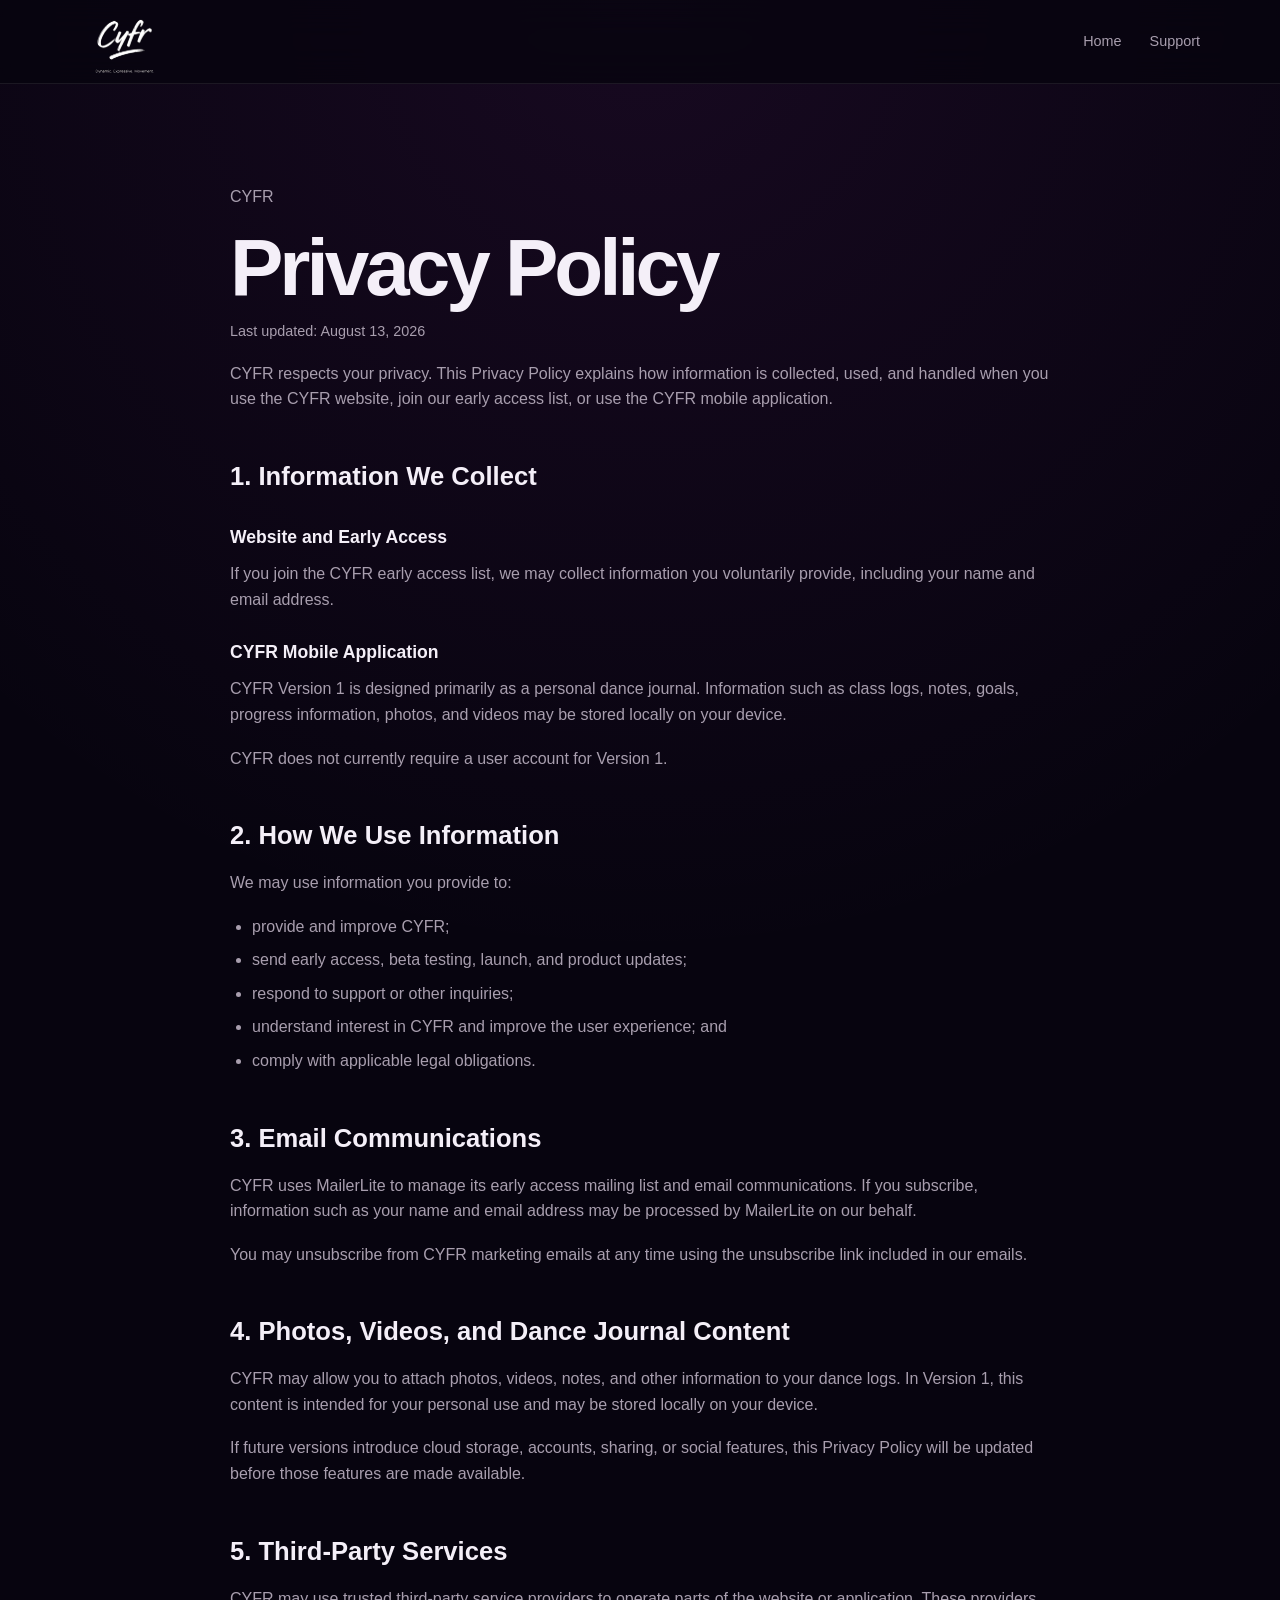
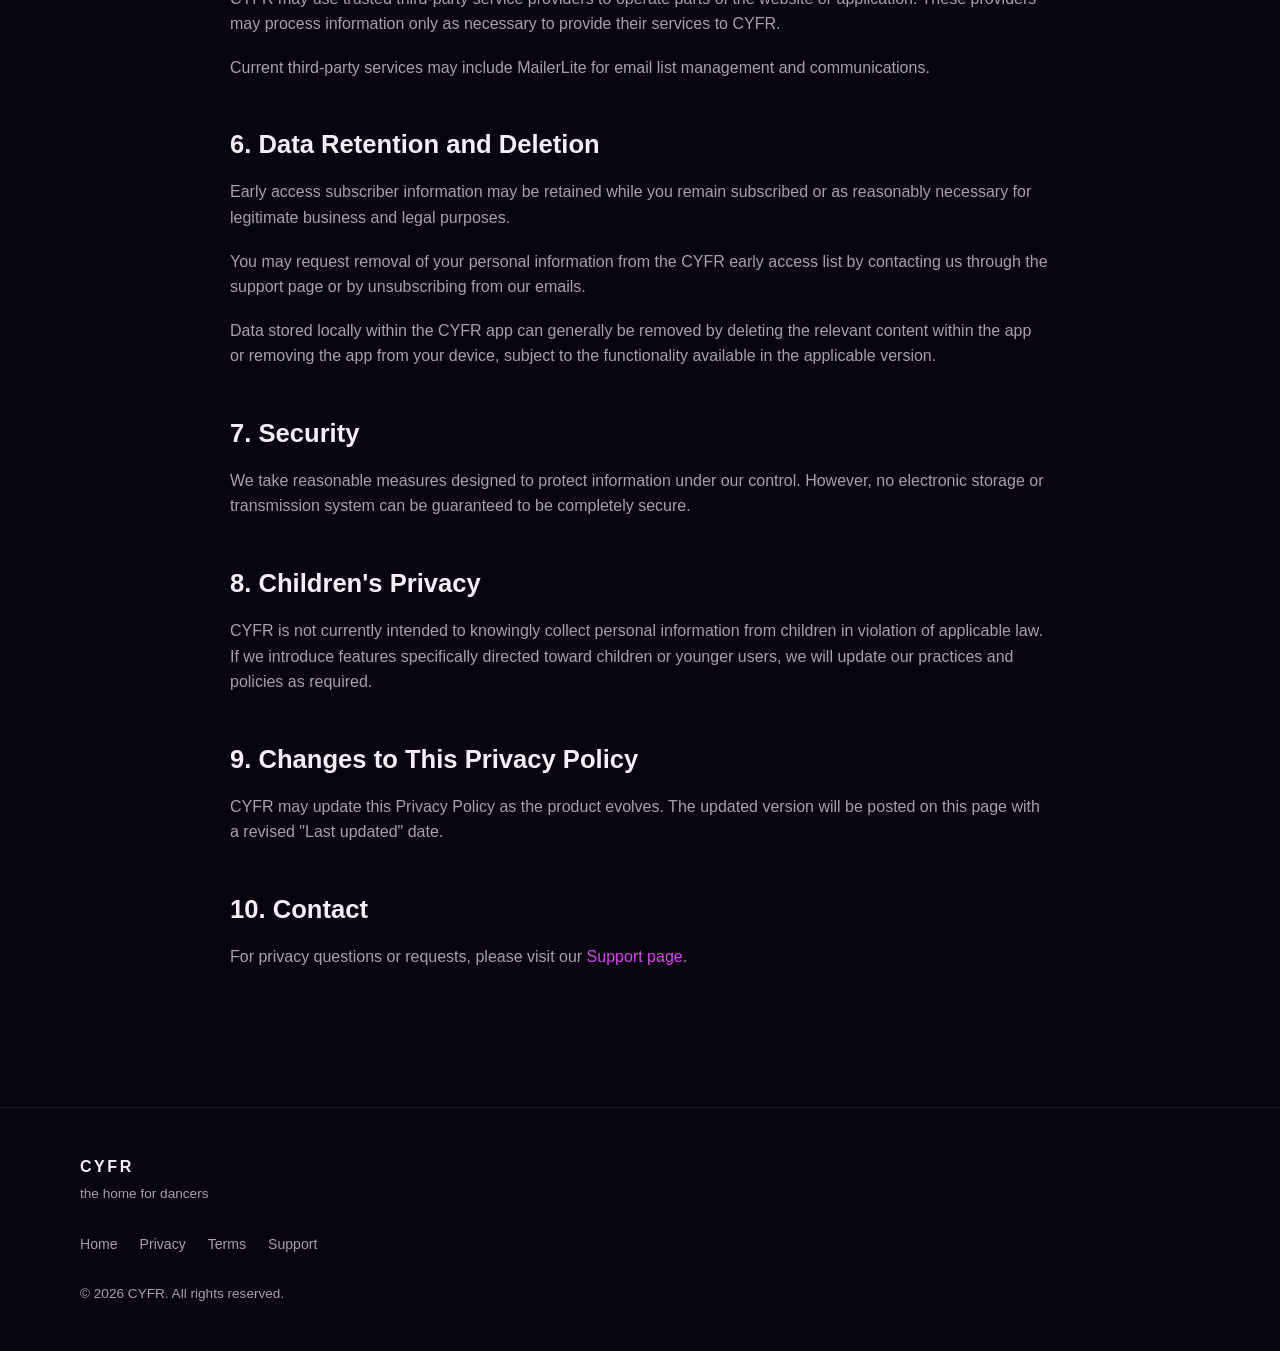
==== privacy.html @ 6bc39235 "Update CYFR website with app showcase, roadmap, legal pages, and mobile design" ====
<!DOCTYPE html>
<html lang="en">
<head>
  <meta charset="UTF-8">
  <meta name="viewport" content="width=device-width, initial-scale=1.0">
  <meta name="description" content="CYFR Privacy Policy">
  <title>Privacy Policy — CYFR</title>
  <link rel="stylesheet" href="styles.css">
</head>

<body>

<header class="site-header">
  <div class="container nav">
    <a href="index.html" class="brand">
      <img src="assets/logo/cyfr-logo-white.svg" alt="CYFR" class="nav-logo">
    </a>

    <nav class="nav-links">
      <a href="index.html">Home</a>
      <a href="support.html">Support</a>
    </nav>
  </div>
</header>

<main class="legal-page">
  <div class="container legal-content">

    <p class="eyebrow">CYFR</p>
    <h1>Privacy Policy</h1>
    <p class="legal-updated">Last updated: August 13, 2026</p>

    <p>
      CYFR respects your privacy. This Privacy Policy explains how information
      is collected, used, and handled when you use the CYFR website, join our
      early access list, or use the CYFR mobile application.
    </p>

    <h2>1. Information We Collect</h2>

    <h3>Website and Early Access</h3>
    <p>
      If you join the CYFR early access list, we may collect information you
      voluntarily provide, including your name and email address.
    </p>

    <h3>CYFR Mobile Application</h3>
    <p>
      CYFR Version 1 is designed primarily as a personal dance journal.
      Information such as class logs, notes, goals, progress information,
      photos, and videos may be stored locally on your device.
    </p>

    <p>
      CYFR does not currently require a user account for Version 1.
    </p>

    <h2>2. How We Use Information</h2>

    <p>We may use information you provide to:</p>

    <ul>
      <li>provide and improve CYFR;</li>
      <li>send early access, beta testing, launch, and product updates;</li>
      <li>respond to support or other inquiries;</li>
      <li>understand interest in CYFR and improve the user experience; and</li>
      <li>comply with applicable legal obligations.</li>
    </ul>

    <h2>3. Email Communications</h2>

    <p>
      CYFR uses MailerLite to manage its early access mailing list and email
      communications. If you subscribe, information such as your name and
      email address may be processed by MailerLite on our behalf.
    </p>

    <p>
      You may unsubscribe from CYFR marketing emails at any time using the
      unsubscribe link included in our emails.
    </p>

    <h2>4. Photos, Videos, and Dance Journal Content</h2>

    <p>
      CYFR may allow you to attach photos, videos, notes, and other information
      to your dance logs. In Version 1, this content is intended for your
      personal use and may be stored locally on your device.
    </p>

    <p>
      If future versions introduce cloud storage, accounts, sharing, or social
      features, this Privacy Policy will be updated before those features are
      made available.
    </p>

    <h2>5. Third-Party Services</h2>

    <p>
      CYFR may use trusted third-party service providers to operate parts of
      the website or application. These providers may process information only
      as necessary to provide their services to CYFR.
    </p>

    <p>
      Current third-party services may include MailerLite for email list
      management and communications.
    </p>

    <h2>6. Data Retention and Deletion</h2>

    <p>
      Early access subscriber information may be retained while you remain
      subscribed or as reasonably necessary for legitimate business and legal
      purposes.
    </p>

    <p>
      You may request removal of your personal information from the CYFR early
      access list by contacting us through the support page or by unsubscribing
      from our emails.
    </p>

    <p>
      Data stored locally within the CYFR app can generally be removed by
      deleting the relevant content within the app or removing the app from
      your device, subject to the functionality available in the applicable
      version.
    </p>

    <h2>7. Security</h2>

    <p>
      We take reasonable measures designed to protect information under our
      control. However, no electronic storage or transmission system can be
      guaranteed to be completely secure.
    </p>

    <h2>8. Children's Privacy</h2>

    <p>
      CYFR is not currently intended to knowingly collect personal information
      from children in violation of applicable law. If we introduce features
      specifically directed toward children or younger users, we will update
      our practices and policies as required.
    </p>

    <h2>9. Changes to This Privacy Policy</h2>

    <p>
      CYFR may update this Privacy Policy as the product evolves. The updated
      version will be posted on this page with a revised "Last updated" date.
    </p>

    <h2>10. Contact</h2>

    <p>
      For privacy questions or requests, please visit our
      <a href="support.html">Support page</a>.
    </p>

  </div>
</main>

<footer class="site-footer">
  <div class="container footer-content">
    <div>
      <div class="footer-brand">CYFR</div>
      <p>the home for dancers</p>
    </div>

    <div class="footer-links">
      <a href="index.html">Home</a>
      <a href="privacy.html">Privacy</a>
      <a href="terms.html">Terms</a>
      <a href="support.html">Support</a>
    </div>

    <p class="copyright">© 2026 CYFR. All rights reserved.</p>
  </div>
</footer>

</body>
</html>
---- styles.css ----
:root {
  --bg: #07040f;
  --bg-soft: #100819;
  --card: #140d20;
  --card-2: #1a1028;

  --text: #f4eff8;
  --muted: #a89eae;

  --purple: #d946ef;
  --purple-soft: #a855f7;

  --border: rgba(255, 255, 255, 0.08);

  --max-width: 1120px;
  --radius: 24px;
}

* {
  box-sizing: border-box;
  margin: 0;
  padding: 0;
}

html {
  scroll-behavior: smooth;
}

body {
  font-family: Arial, Helvetica, sans-serif;
  background:
    radial-gradient(circle at top, rgba(217, 70, 239, 0.08), transparent 32%),
    var(--bg);
  color: var(--text);
  line-height: 1.6;
}

a {
  color: inherit;
  text-decoration: none;
}

.container {
  width: min(100% - 40px, var(--max-width));
  margin-inline: auto;
}


/* HEADER */

.site-header {
  position: sticky;
  top: 0;
  z-index: 50;
  background: rgba(7, 4, 15, 0.78);
  backdrop-filter: blur(18px);
  border-bottom: 1px solid var(--border);
}

.nav {
  min-height: 72px;
  display: flex;
  align-items: center;
  justify-content: space-between;
}

.brand {
  display: flex;
  align-items: center;
}

.nav-logo {
  width: 90px;
  height: auto;
  display: block;
}

.nav-links {
  display: flex;
  gap: 28px;
}

.nav-links a {
  color: var(--muted);
  font-size: 0.9rem;
}

.nav-links a:hover {
  color: var(--text);
}


/* HERO */

.hero {
  min-height: 88vh;
  display: flex;
  align-items: center;
  position: relative;
  overflow: hidden;
  padding: 90px 0;
}

.hero-glow {
  position: absolute;
  width: 700px;
  height: 700px;
  border-radius: 50%;
  background: rgba(217, 70, 239, 0.13);
  filter: blur(120px);
  right: -180px;
  top: 5%;
}

.hero-layout {
  display: grid;
  grid-template-columns: 0.9fr 1.1fr;
  gap: 60px;
  align-items: center;
  position: relative;
  z-index: 2;
}

.hero-copy-block {
  max-width: 570px;
}

.hero h1 {
  font-size: clamp(3rem, 6vw, 5.6rem);
  line-height: 0.95;
  letter-spacing: -0.055em;
}

.hero h1 span {
  display: block;
  color: var(--purple);
}

.hero-copy {
  margin-top: 26px;
  color: var(--muted);
  font-size: 1.08rem;
  max-width: 560px;
}

.hero-actions {
  display: flex;
  gap: 14px;
  margin-top: 32px;
  flex-wrap: wrap;
}

.hero-tagline {
  margin-top: 24px;
  color: rgba(255, 255, 255, 0.38);
  font-style: italic;
}


/* OVERLAPPING PHONES */

.hero-phones {
  position: relative;
  height: 650px;
  display: flex;
  align-items: center;
  justify-content: center;
}

.hero-phone {
  position: absolute;
  height: 570px;
  width: auto;
  border-radius: 34px;
  box-shadow:
    0 30px 80px rgba(0, 0, 0, 0.55),
    0 0 45px rgba(217, 70, 239, 0.08);
  transition: transform 0.35s ease;
}

.hero-phone-main {
  z-index: 3;
  transform: translateY(-5px);
}

.hero-phone-left {
  z-index: 1;
  transform:
    translateX(-175px)
    translateY(35px)
    rotate(-8deg)
    scale(0.9);
  opacity: 0.72;
}

.hero-phone-right {
  z-index: 2;
  transform:
    translateX(175px)
    translateY(35px)
    rotate(8deg)
    scale(0.9);
  opacity: 0.78;
}

.hero-phones:hover .hero-phone-main {
  transform: translateY(-12px) scale(1.015);
}


/* SECTIONS */

.section {
  padding: 110px 0;
}

.section-heading {
  max-width: 680px;
  margin-bottom: 50px;
}

.section-heading h2,
.early-access h2 {
  font-size: clamp(2.2rem, 5vw, 4rem);
  line-height: 1;
  letter-spacing: -0.045em;
  margin-bottom: 20px;
}

.section-heading > p:last-child,
.early-access-copy > p:last-child {
  color: var(--muted);
}


/* FEATURES */

/* FEATURE SHOWCASE */

.feature-showcase {
  display: grid;
  gap: 110px;
}

.feature-row {
  display: grid;
  grid-template-columns: 0.9fr 1.1fr;
  gap: 80px;
  align-items: center;
}

.feature-row-reverse .feature-copy {
  order: 2;
}

.feature-row-reverse .feature-screen {
  order: 1;
}

.feature-copy {
  max-width: 500px;
}

.feature-number {
  display: inline-block;
  color: var(--purple);
  font-size: 0.8rem;
  font-weight: 900;
  letter-spacing: 0.12em;
  margin-bottom: 18px;
}

.feature-copy h3 {
  font-size: clamp(2rem, 4vw, 3.4rem);
  line-height: 1;
  letter-spacing: -0.04em;
  margin-bottom: 18px;
}

.feature-copy p {
  color: var(--muted);
  font-size: 1.05rem;
}

.feature-screen {
  display: flex;
  justify-content: center;
  position: relative;
}

.feature-screen::before {
  content: "";
  position: absolute;
  width: 70%;
  height: 70%;
  border-radius: 50%;
  background: rgba(217, 70, 239, 0.12);
  filter: blur(80px);
  z-index: 0;
}

.feature-screen img {
  position: relative;
  z-index: 1;
  width: min(100%, 280px);
  height: auto;
  border-radius: 34px;
  border: 1px solid rgba(217, 70, 239, 0.18);
  background: #07040f;
  box-shadow:
    0 30px 80px rgba(0, 0, 0, 0.5),
    0 0 40px rgba(217, 70, 239, 0.08);
}

@media (max-width: 800px) {

  .feature-showcase {
    gap: 75px;
  }

  .feature-row {
    grid-template-columns: 1fr;
    gap: 35px;
    text-align: center;
  }

  .feature-row-reverse .feature-copy,
  .feature-row-reverse .feature-screen {
    order: initial;
  }

  .feature-copy {
    margin-inline: auto;
  }

  .feature-screen img {
    width: min(85%, 310px);
  }

}

.feature-number {
  display: block;
  color: var(--purple);
  font-weight: 900;
  margin-bottom: 54px;
}

.feature-card h3 {
  font-size: 1.3rem;
  margin-bottom: 10px;
}

.feature-card p {
  color: var(--muted);
}


/* ROADMAP */

.roadmap-section {
  background: var(--bg-soft);
  border-block: 1px solid var(--border);
}

.roadmap-grid {
  display: grid;
  grid-template-columns: repeat(4, 1fr);
  gap: 18px;
}

.roadmap-card {
  min-height: 300px;
  padding: 28px;
  border-radius: 22px;
  background:
    linear-gradient(
      180deg,
      rgba(217, 70, 239, 0.06),
      transparent 45%
    ),
    var(--card);
  border: 1px solid var(--border);
}

.roadmap-version {
  display: inline-block;
  margin-bottom: 52px;
  color: var(--purple);
  font-size: 0.72rem;
  font-weight: 900;
  letter-spacing: 0.12em;
}

.roadmap-card h3 {
  font-size: 1.45rem;
  line-height: 1.1;
  margin-bottom: 14px;
}

.roadmap-card p {
  color: var(--muted);
  font-size: 0.95rem;
}

@media (max-width: 900px) {
  .roadmap-grid {
    grid-template-columns: repeat(2, 1fr);
  }
}

@media (max-width: 560px) {
  .roadmap-grid {
    grid-template-columns: 1fr;
  }
}


/* EARLY ACCESS */

.early-access-section {
  padding-block: 130px;
}

.early-access {
  display: grid;
  grid-template-columns: 1fr 0.85fr;
  gap: 60px;
  align-items: center;
}

.signup-card {
  min-height: 360px;
  background:
    radial-gradient(circle at top right, rgba(217, 70, 239, 0.12), transparent 40%),
    var(--card);
  border: 1px solid var(--border);
  border-radius: 28px;
  padding: 28px;
}

#mailerlite-form-placeholder {
  min-height: 300px;
  display: grid;
  place-items: center;
  color: var(--muted);
}


/* FOOTER */

.site-footer {
  border-top: 1px solid var(--border);
  padding: 46px 0;
}

.footer-content {
  display: grid;
  gap: 28px;
}

.footer-brand {
  font-weight: 900;
  letter-spacing: 0.16em;
  margin-bottom: 3px;
}

.footer-content > div:first-child p,
.copyright {
  color: var(--muted);
  font-size: 0.85rem;
}

.footer-links {
  display: flex;
  gap: 22px;
  flex-wrap: wrap;
}

.footer-links a {
  color: var(--muted);
  font-size: 0.88rem;
}

.footer-links a:hover {
  color: white;
}


/* RESPONSIVE */

@media (max-width: 800px) {


.hero-layout {
  grid-template-columns: 1fr;
  text-align: center;
}

.hero-copy-block {
  margin-inline: auto;
}

.hero-logo {
  margin-inline: auto;
}

.hero-actions {
  justify-content: center;
}

.hero-phones {
  height: 520px;
  margin-top: 20px;
}

.hero-phone {
  height: 440px;
}

.hero-phone-left {
  transform:
    translateX(-105px)
    translateY(30px)
    rotate(-7deg)
    scale(0.88);
}

.hero-phone-right {
  transform:
    translateX(105px)
    translateY(30px)
    rotate(7deg)
    scale(0.88);
}

  .nav-links {
    display: none;
  }

  .hero {
    min-height: auto;
  }

  .hero-content {
    padding-block: 90px;
  }

  .feature-grid {
    grid-template-columns: 1fr;
  }

  .roadmap-item {
    grid-template-columns: 1fr;
  }

  .early-access {
    grid-template-columns: 1fr;
  }

  .section {
    padding-block: 80px;
  }

}

@media (max-width: 520px) {

  .container {
    width: min(100% - 28px, var(--max-width));
  }

  .hero h1 {
    font-size: 3.4rem;
  }

  .hero-actions {
    flex-direction: column;
  }

  .button {
    width: 100%;
  }

}

/* CYFR EARLY ACCESS FORM */

.signup-card {
  min-height: auto;
  padding: 36px;
}

.ml-form-embedContainer,
.ml-form-embedWrapper,
.ml-form-embedBody {
  width: 100%;
}

.ml-form-embedContent h4 {
  font-size: 1.6rem;
  margin-bottom: 8px;
  color: var(--text);
}

.ml-form-embedContent p {
  color: var(--muted);
  margin-bottom: 24px;
}

.ml-form-fieldRow {
  margin-bottom: 12px;
}

.ml-form-fieldRow input {
  width: 100%;
  padding: 15px 16px;
  border-radius: 13px;
  border: 1px solid var(--border);
  background: rgba(255, 255, 255, 0.04);
  color: var(--text);
  font-size: 0.95rem;
  outline: none;
}

.ml-form-fieldRow input::placeholder {
  color: #756d7d;
}

.ml-form-fieldRow input:focus {
  border-color: var(--purple);
  box-shadow: 0 0 0 3px rgba(217, 70, 239, 0.09);
}

.ml-form-checkboxRow {
  margin: 16px 0 20px;
}

.ml-form-checkboxRow label {
  display: flex;
  gap: 9px;
  align-items: flex-start;
  cursor: pointer;
}

.ml-form-checkboxRow input {
  margin-top: 4px;
}

.label-description p {
  color: var(--muted);
  font-size: 0.8rem;
}

.ml-form-embedSubmit button.primary {
  width: 100%;
  border: 0;
  border-radius: 13px;
  padding: 15px 20px;

  background: var(--purple);
  color: white;

  font-size: 0.8rem;
  font-weight: 800;
  letter-spacing: 0.08em;

  cursor: pointer;

  box-shadow: 0 10px 32px rgba(217, 70, 239, 0.25);

  transition:
    transform 0.2s ease,
    box-shadow 0.2s ease;
}

.ml-form-embedSubmit button.primary:hover {
  transform: translateY(-2px);
  box-shadow: 0 14px 38px rgba(217, 70, 239, 0.34);
}

.ml-form-successBody {
  padding: 36px 10px;
  text-align: center;
}

.ml-form-successContent h4 {
  color: var(--purple);
  font-size: 1.8rem;
  margin-bottom: 8px;
}

.ml-form-successContent p {
  color: var(--muted);
}

/* LEGAL + SUPPORT PAGES */

.legal-page {
  padding: 100px 0 120px;
  min-height: 75vh;
}

.legal-content {
  max-width: 820px;
}

.legal-content h1 {
  font-size: clamp(3rem, 7vw, 5rem);
  line-height: 1;
  letter-spacing: -0.05em;
  margin-bottom: 12px;
}

.legal-updated {
  color: var(--muted);
  margin-bottom: 50px;
  font-size: 0.9rem;
}

.legal-content h2 {
  margin-top: 44px;
  margin-bottom: 14px;
  font-size: 1.6rem;
}

.legal-content h3 {
  margin-top: 26px;
  margin-bottom: 10px;
  font-size: 1.1rem;
}

.legal-content p,
.legal-content li {
  color: var(--muted);
}

.legal-content p {
  margin-bottom: 18px;
}

.legal-content ul {
  margin: 14px 0 24px 22px;
}

.legal-content li {
  margin-bottom: 8px;
}

.legal-content a {
  color: var(--purple);
}

.support-intro {
  max-width: 600px;
  font-size: 1.05rem;
  margin-bottom: 50px !important;
}

.support-grid {
  display: grid;
  grid-template-columns: repeat(2, 1fr);
  gap: 18px;
  margin-top: 40px;
}

.support-card {
  padding: 26px;
  border-radius: 20px;
  background: var(--card);
  border: 1px solid var(--border);
}

.support-card h2 {
  margin: 0 0 12px;
  font-size: 1.2rem;
}

.support-card p {
  margin: 0;
}

.support-contact {
  margin-top: 70px;
  padding: 34px;
  border-radius: 22px;
  background:
    linear-gradient(
      145deg,
      rgba(217, 70, 239, 0.08),
      transparent
    ),
    var(--card);
  border: 1px solid var(--border);
}

.support-contact h2 {
  margin-top: 0;
}

@media (max-width: 700px) {
  .support-grid {
    grid-template-columns: 1fr;
  }

  .legal-page {
    padding-top: 70px;
  }
}

/* MOBILE HOMEPAGE POLISH */

@media (max-width: 520px) {

  .hero {
    min-height: auto;
    padding: 58px 0 20px;
  }

  .hero-layout {
    gap: 20px;
  }

  .hero-copy-block {
    max-width: 100%;
  }

  .hero h1 {
    font-size: 3.15rem;
    line-height: 0.94;
    letter-spacing: -0.055em;
  }

  .hero-copy {
    margin-top: 22px;
    font-size: 0.95rem;
    line-height: 1.6;
  }

  .hero-actions {
    margin-top: 26px;
    gap: 10px;
    flex-direction: column;
    align-items: center;
  }

  .hero-actions .button {
  width: min(100%, 245px);
  min-height: 48px;
}

  .hero-tagline {
    margin-top: 18px;
  }

  .hero-phones {
    height: 390px;
    margin-top: 5px;
  }

  .hero-phone {
    height: 350px;
  }

  .hero-phone-main {
    transform: translateY(5px);
  }

  .hero-phone-left {
    transform:
      translateX(-82px)
      translateY(32px)
      rotate(-7deg)
      scale(0.86);
  }

  .hero-phone-right {
    transform:
      translateX(82px)
      translateY(32px)
      rotate(7deg)
      scale(0.86);
  }

}

/* HERO BUTTON POLISH */

.hero-actions .button {
  display: inline-flex;
  align-items: center;
  justify-content: center;

  min-height: 50px;
  padding: 0 24px;

  border-radius: 14px;

  font-size: 0.78rem;
  font-weight: 800;
  letter-spacing: 0.06em;
  text-decoration: none;

  transition:
    transform 0.2s ease,
    box-shadow 0.2s ease,
    background 0.2s ease,
    border-color 0.2s ease;
}

.hero-actions .button-primary {
  background: var(--purple);
  color: #ffffff;
  border: 1px solid var(--purple);

  box-shadow: 0 10px 30px rgba(217, 70, 239, 0.25);
}

.hero-actions .button-primary:hover {
  transform: translateY(-2px);
  box-shadow: 0 14px 35px rgba(217, 70, 239, 0.35);
}

.hero-actions .button-secondary {
  background: rgba(255, 255, 255, 0.04);
  color: var(--text);
  border: 1px solid rgba(255, 255, 255, 0.16);
}

.hero-actions .button-secondary:hover {
  transform: translateY(-2px);
  background: rgba(255, 255, 255, 0.08);
  border-color: rgba(217, 70, 239, 0.45);
}
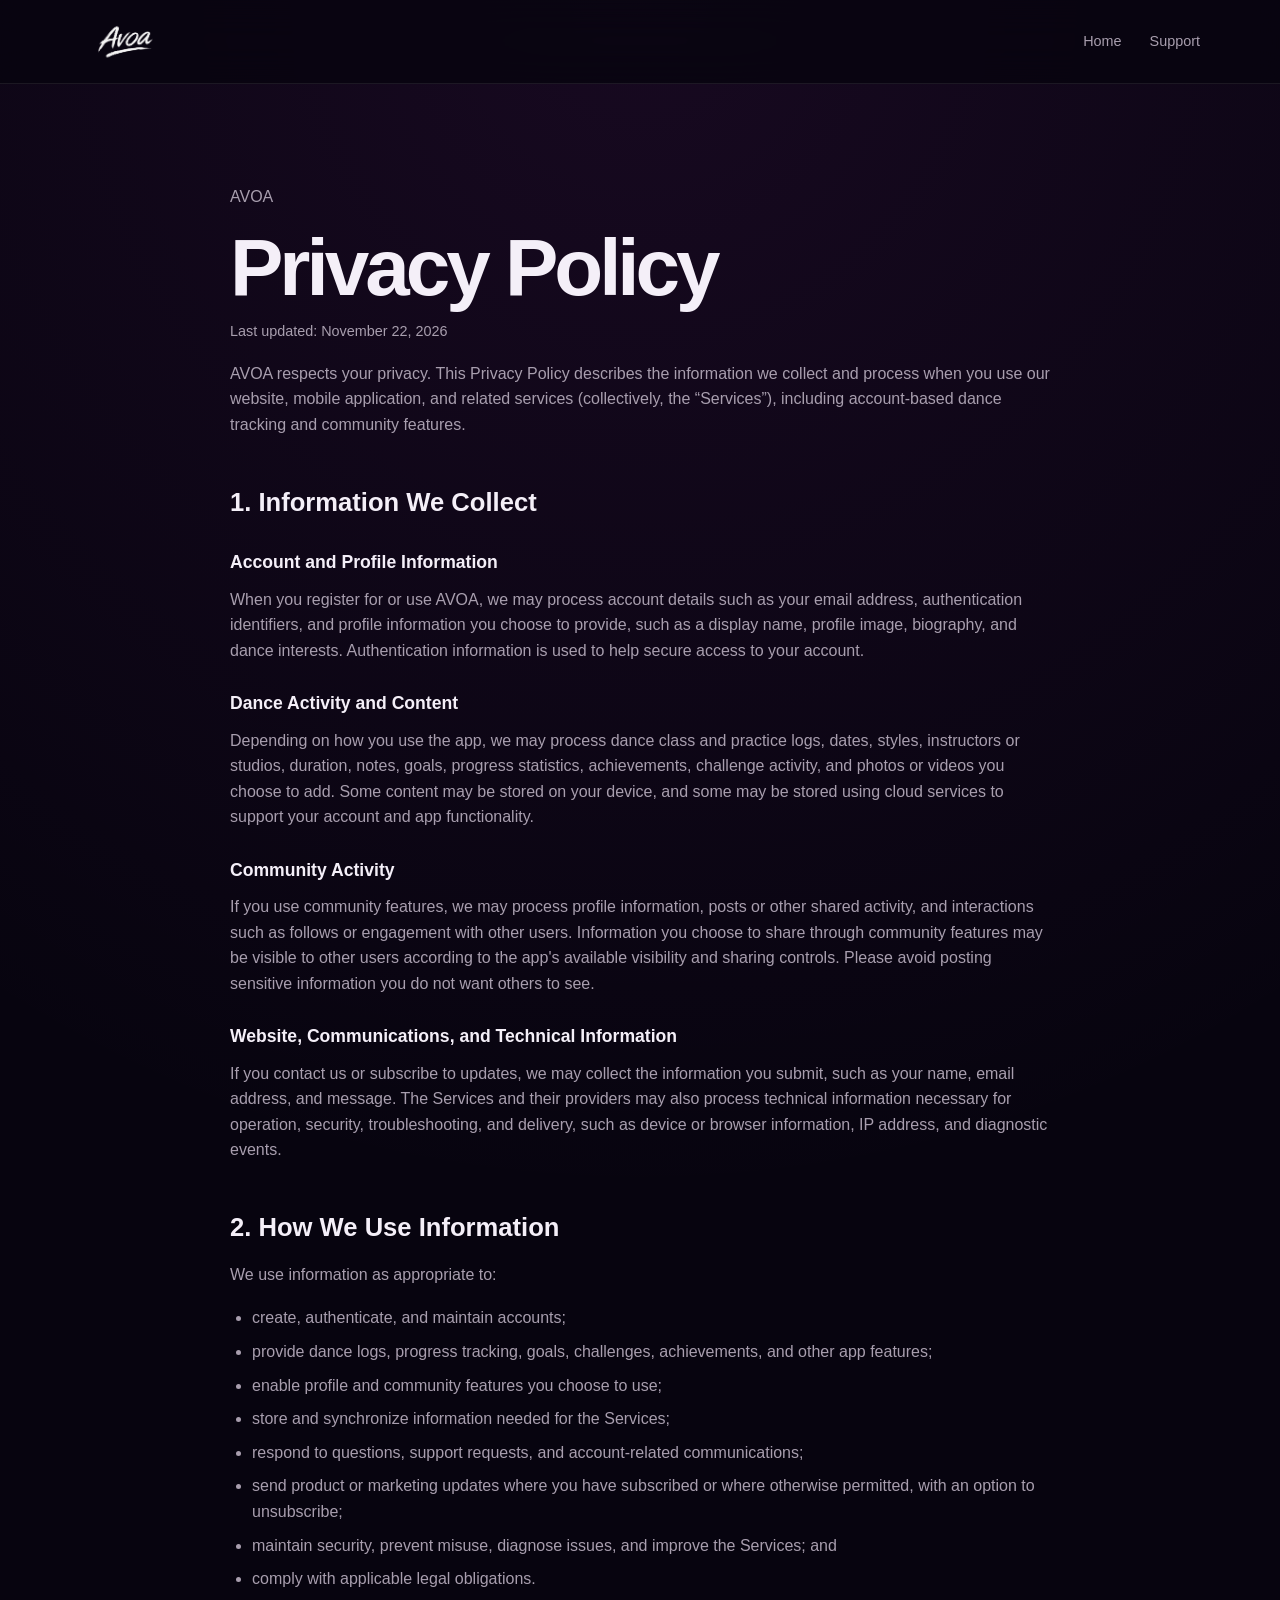
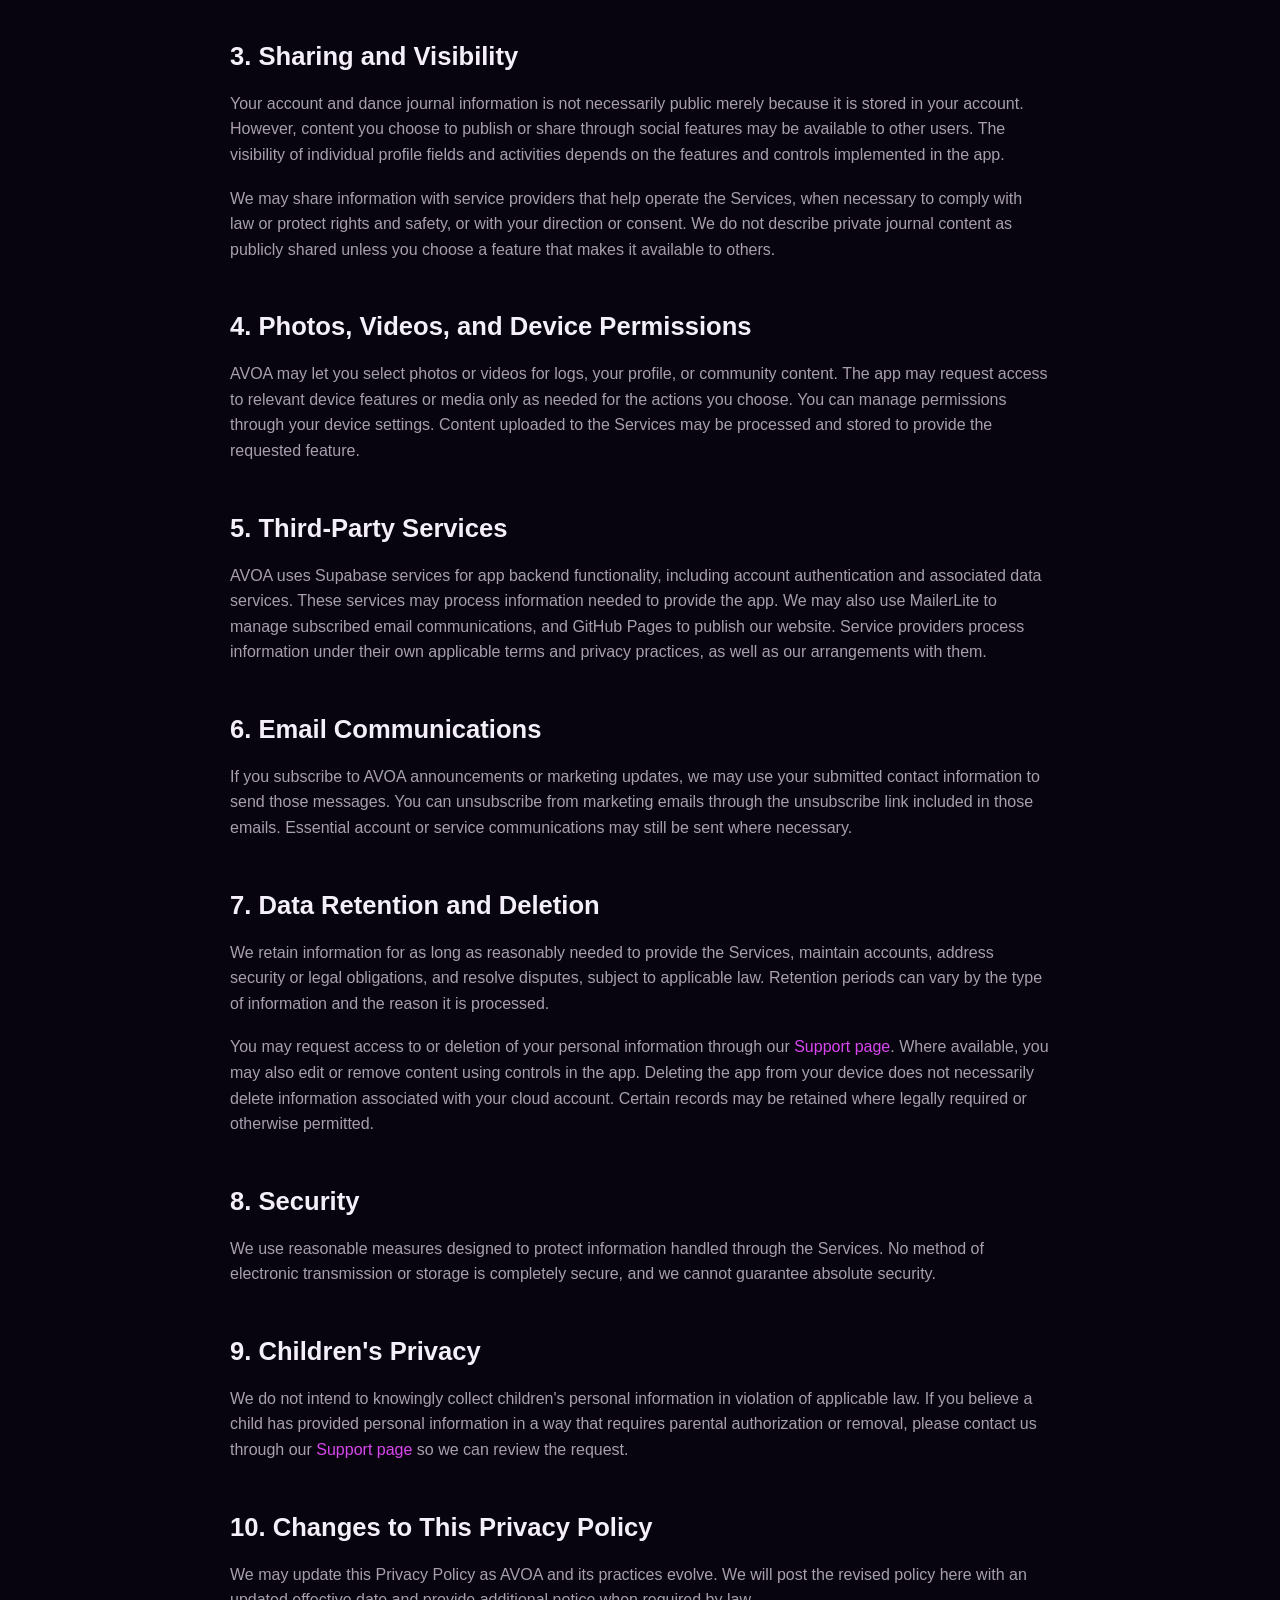
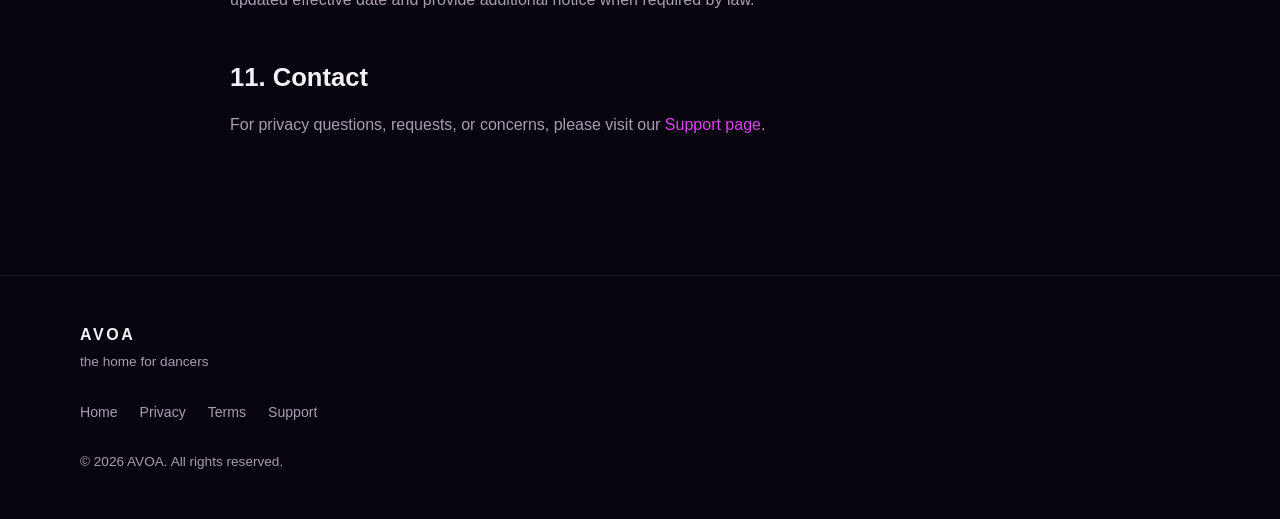
==== commit 492bdeec: "Add files via upload" ====
--- a/privacy.html
+++ b/privacy.html
@@ -3,182 +3,129 @@
 <head>
   <meta charset="UTF-8">
   <meta name="viewport" content="width=device-width, initial-scale=1.0">
-  <meta name="description" content="CYFR Privacy Policy">
-  <title>Privacy Policy — CYFR</title>
+  <meta name="description" content="AVOA Privacy Policy — learn how AVOA handles account, dance activity, and community information.">
+  <title>Privacy Policy — AVOA</title>
+  <link rel="icon" type="image/png" href="assets/logo/avoa_app_icon.png">
   <link rel="stylesheet" href="styles.css">
 </head>
-
 <body>
-
 <header class="site-header">
   <div class="container nav">
     <a href="index.html" class="brand">
-      <img src="assets/logo/cyfr-logo-white.svg" alt="CYFR" class="nav-logo">
+      <img src="assets/logo/avoa_logo_white.png" alt="AVOA" class="nav-logo">
     </a>
-
     <nav class="nav-links">
       <a href="index.html">Home</a>
       <a href="support.html">Support</a>
     </nav>
   </div>
 </header>
-
 <main class="legal-page">
   <div class="container legal-content">
-
-    <p class="eyebrow">CYFR</p>
+    <p class="eyebrow">AVOA</p>
     <h1>Privacy Policy</h1>
-    <p class="legal-updated">Last updated: August 13, 2026</p>
-
+    <p class="legal-updated">Last updated: November 22, 2026</p>
     <p>
-      CYFR respects your privacy. This Privacy Policy explains how information
-      is collected, used, and handled when you use the CYFR website, join our
-      early access list, or use the CYFR mobile application.
+      AVOA respects your privacy. This Privacy Policy describes the information we collect and process when you use our website, mobile application, and related services (collectively, the “Services”), including account-based dance tracking and community features.
     </p>
 
     <h2>1. Information We Collect</h2>
-
-    <h3>Website and Early Access</h3>
+    <h3>Account and Profile Information</h3>
     <p>
-      If you join the CYFR early access list, we may collect information you
-      voluntarily provide, including your name and email address.
+      When you register for or use AVOA, we may process account details such as your email address, authentication identifiers, and profile information you choose to provide, such as a display name, profile image, biography, and dance interests. Authentication information is used to help secure access to your account.
     </p>
-
-    <h3>CYFR Mobile Application</h3>
+    <h3>Dance Activity and Content</h3>
     <p>
-      CYFR Version 1 is designed primarily as a personal dance journal.
-      Information such as class logs, notes, goals, progress information,
-      photos, and videos may be stored locally on your device.
+      Depending on how you use the app, we may process dance class and practice logs, dates, styles, instructors or studios, duration, notes, goals, progress statistics, achievements, challenge activity, and photos or videos you choose to add. Some content may be stored on your device, and some may be stored using cloud services to support your account and app functionality.
     </p>
-
+    <h3>Community Activity</h3>
     <p>
-      CYFR does not currently require a user account for Version 1.
+      If you use community features, we may process profile information, posts or other shared activity, and interactions such as follows or engagement with other users. Information you choose to share through community features may be visible to other users according to the app's available visibility and sharing controls. Please avoid posting sensitive information you do not want others to see.
+    </p>
+    <h3>Website, Communications, and Technical Information</h3>
+    <p>
+      If you contact us or subscribe to updates, we may collect the information you submit, such as your name, email address, and message. The Services and their providers may also process technical information necessary for operation, security, troubleshooting, and delivery, such as device or browser information, IP address, and diagnostic events.
     </p>
 
     <h2>2. How We Use Information</h2>
-
-    <p>We may use information you provide to:</p>
-
+    <p>We use information as appropriate to:</p>
     <ul>
-      <li>provide and improve CYFR;</li>
-      <li>send early access, beta testing, launch, and product updates;</li>
-      <li>respond to support or other inquiries;</li>
-      <li>understand interest in CYFR and improve the user experience; and</li>
+      <li>create, authenticate, and maintain accounts;</li>
+      <li>provide dance logs, progress tracking, goals, challenges, achievements, and other app features;</li>
+      <li>enable profile and community features you choose to use;</li>
+      <li>store and synchronize information needed for the Services;</li>
+      <li>respond to questions, support requests, and account-related communications;</li>
+      <li>send product or marketing updates where you have subscribed or where otherwise permitted, with an option to unsubscribe;</li>
+      <li>maintain security, prevent misuse, diagnose issues, and improve the Services; and</li>
       <li>comply with applicable legal obligations.</li>
     </ul>
 
-    <h2>3. Email Communications</h2>
-
+    <h2>3. Sharing and Visibility</h2>
     <p>
-      CYFR uses MailerLite to manage its early access mailing list and email
-      communications. If you subscribe, information such as your name and
-      email address may be processed by MailerLite on our behalf.
+      Your account and dance journal information is not necessarily public merely because it is stored in your account. However, content you choose to publish or share through social features may be available to other users. The visibility of individual profile fields and activities depends on the features and controls implemented in the app.
+    </p>
+    <p>
+      We may share information with service providers that help operate the Services, when necessary to comply with law or protect rights and safety, or with your direction or consent. We do not describe private journal content as publicly shared unless you choose a feature that makes it available to others.
     </p>
 
+    <h2>4. Photos, Videos, and Device Permissions</h2>
     <p>
-      You may unsubscribe from CYFR marketing emails at any time using the
-      unsubscribe link included in our emails.
-    </p>
-
-    <h2>4. Photos, Videos, and Dance Journal Content</h2>
-
-    <p>
-      CYFR may allow you to attach photos, videos, notes, and other information
-      to your dance logs. In Version 1, this content is intended for your
-      personal use and may be stored locally on your device.
-    </p>
-
-    <p>
-      If future versions introduce cloud storage, accounts, sharing, or social
-      features, this Privacy Policy will be updated before those features are
-      made available.
+      AVOA may let you select photos or videos for logs, your profile, or community content. The app may request access to relevant device features or media only as needed for the actions you choose. You can manage permissions through your device settings. Content uploaded to the Services may be processed and stored to provide the requested feature.
     </p>
 
     <h2>5. Third-Party Services</h2>
-
     <p>
-      CYFR may use trusted third-party service providers to operate parts of
-      the website or application. These providers may process information only
-      as necessary to provide their services to CYFR.
+      AVOA uses Supabase services for app backend functionality, including account authentication and associated data services. These services may process information needed to provide the app. We may also use MailerLite to manage subscribed email communications, and GitHub Pages to publish our website. Service providers process information under their own applicable terms and privacy practices, as well as our arrangements with them.
     </p>
 
+    <h2>6. Email Communications</h2>
     <p>
-      Current third-party services may include MailerLite for email list
-      management and communications.
+      If you subscribe to AVOA announcements or marketing updates, we may use your submitted contact information to send those messages. You can unsubscribe from marketing emails through the unsubscribe link included in those emails. Essential account or service communications may still be sent where necessary.
     </p>
 
-    <h2>6. Data Retention and Deletion</h2>
-
+    <h2>7. Data Retention and Deletion</h2>
     <p>
-      Early access subscriber information may be retained while you remain
-      subscribed or as reasonably necessary for legitimate business and legal
-      purposes.
+      We retain information for as long as reasonably needed to provide the Services, maintain accounts, address security or legal obligations, and resolve disputes, subject to applicable law. Retention periods can vary by the type of information and the reason it is processed.
+    </p>
+    <p>
+      You may request access to or deletion of your personal information through our <a href="support.html">Support page</a>. Where available, you may also edit or remove content using controls in the app. Deleting the app from your device does not necessarily delete information associated with your cloud account. Certain records may be retained where legally required or otherwise permitted.
     </p>
 
+    <h2>8. Security</h2>
     <p>
-      You may request removal of your personal information from the CYFR early
-      access list by contacting us through the support page or by unsubscribing
-      from our emails.
+      We use reasonable measures designed to protect information handled through the Services. No method of electronic transmission or storage is completely secure, and we cannot guarantee absolute security.
     </p>
 
+    <h2>9. Children's Privacy</h2>
     <p>
-      Data stored locally within the CYFR app can generally be removed by
-      deleting the relevant content within the app or removing the app from
-      your device, subject to the functionality available in the applicable
-      version.
+      We do not intend to knowingly collect children's personal information in violation of applicable law. If you believe a child has provided personal information in a way that requires parental authorization or removal, please contact us through our <a href="support.html">Support page</a> so we can review the request.
     </p>
 
-    <h2>7. Security</h2>
-
+    <h2>10. Changes to This Privacy Policy</h2>
     <p>
-      We take reasonable measures designed to protect information under our
-      control. However, no electronic storage or transmission system can be
-      guaranteed to be completely secure.
+      We may update this Privacy Policy as AVOA and its practices evolve. We will post the revised policy here with an updated effective date and provide additional notice when required by law.
     </p>
 
-    <h2>8. Children's Privacy</h2>
-
+    <h2>11. Contact</h2>
     <p>
-      CYFR is not currently intended to knowingly collect personal information
-      from children in violation of applicable law. If we introduce features
-      specifically directed toward children or younger users, we will update
-      our practices and policies as required.
+      For privacy questions, requests, or concerns, please visit our <a href="support.html">Support page</a>.
     </p>
-
-    <h2>9. Changes to This Privacy Policy</h2>
-
-    <p>
-      CYFR may update this Privacy Policy as the product evolves. The updated
-      version will be posted on this page with a revised "Last updated" date.
-    </p>
-
-    <h2>10. Contact</h2>
-
-    <p>
-      For privacy questions or requests, please visit our
-      <a href="support.html">Support page</a>.
-    </p>
-
   </div>
 </main>
-
 <footer class="site-footer">
   <div class="container footer-content">
     <div>
-      <div class="footer-brand">CYFR</div>
+      <div class="footer-brand">AVOA</div>
       <p>the home for dancers</p>
     </div>
-
     <div class="footer-links">
       <a href="index.html">Home</a>
       <a href="privacy.html">Privacy</a>
       <a href="terms.html">Terms</a>
       <a href="support.html">Support</a>
     </div>
-
-    <p class="copyright">© 2026 CYFR. All rights reserved.</p>
+    <p class="copyright">© 2026 AVOA. All rights reserved.</p>
   </div>
 </footer>
-
 </body>
-</html>+</html>
--- a/styles.css
+++ b/styles.css
@@ -931,4 +931,137 @@
   transform: translateY(-2px);
   background: rgba(255, 255, 255, 0.08);
   border-color: rgba(217, 70, 239, 0.45);
-}+}
+
+/* REAL IPHONE FIXES */
+
+@media (max-width: 520px) {
+
+  .hero-phones {
+    position: relative;
+    width: 100%;
+    height: 430px;
+    margin-top: 10px;
+    overflow: hidden;
+  }
+
+  .hero-phone {
+    position: absolute;
+    width: auto;
+    height: 360px;
+    max-width: none;
+    border-radius: 28px;
+  }
+
+  .hero-phone-main {
+    z-index: 3;
+    left: 50%;
+    top: 10px;
+    transform: translateX(-50%);
+  }
+
+  .hero-phone-left {
+    z-index: 1;
+    left: 50%;
+    top: 35px;
+    transform:
+      translateX(-82%)
+      rotate(-7deg)
+      scale(0.88);
+    opacity: 0.72;
+  }
+
+  .hero-phone-right {
+    z-index: 2;
+    left: 50%;
+    top: 35px;
+    transform:
+      translateX(-18%)
+      rotate(7deg)
+      scale(0.88);
+    opacity: 0.78;
+  }
+
+}
+
+/* CYFR APP STORE LAUNCH */
+
+/* Platform availability beneath hero buttons */
+.hero-availability {
+  margin-top: 16px;
+  color: var(--muted);
+  font-size: 0.88rem;
+  line-height: 1.6;
+}
+
+/* Download section text */
+#download .early-access-copy p {
+  margin-bottom: 16px;
+}
+
+#download .early-access-copy p:last-child {
+  color: var(--purple);
+  font-weight: 600;
+}
+
+/* App Store download card */
+#download .signup-card {
+  display: flex;
+  flex-direction: column;
+  align-items: flex-start;
+  justify-content: center;
+  gap: 18px;
+}
+
+#download .signup-card h3 {
+  font-size: 1.5rem;
+  line-height: 1.2;
+}
+
+#download .signup-card p {
+  color: var(--muted);
+}
+
+/* Download button */
+#download .button-primary {
+  display: inline-flex;
+  align-items: center;
+  justify-content: center;
+  min-height: 50px;
+  padding: 0 24px;
+  border-radius: 14px;
+  background: var(--purple);
+  color: #ffffff;
+  border: 1px solid var(--purple);
+  font-size: 0.78rem;
+  font-weight: 800;
+  letter-spacing: 0.06em;
+  text-align: center;
+  box-shadow: 0 10px 30px rgba(217, 70, 239, 0.25);
+  transition: transform 0.2s ease, box-shadow 0.2s ease;
+}
+
+#download .button-primary:hover {
+  transform: translateY(-2px);
+  box-shadow: 0 14px 35px rgba(217, 70, 239, 0.35);
+}
+
+/* Mobile adjustments */
+@media (max-width: 520px) {
+  .hero-availability {
+    max-width: 290px;
+    margin: 16px auto 0;
+    font-size: 0.82rem;
+    text-align: center;
+  }
+
+  #download .signup-card {
+    align-items: center;
+    text-align: center;
+    padding: 30px 24px;
+  }
+
+  #download .button-primary {
+    width: 100%;
+  }
+}
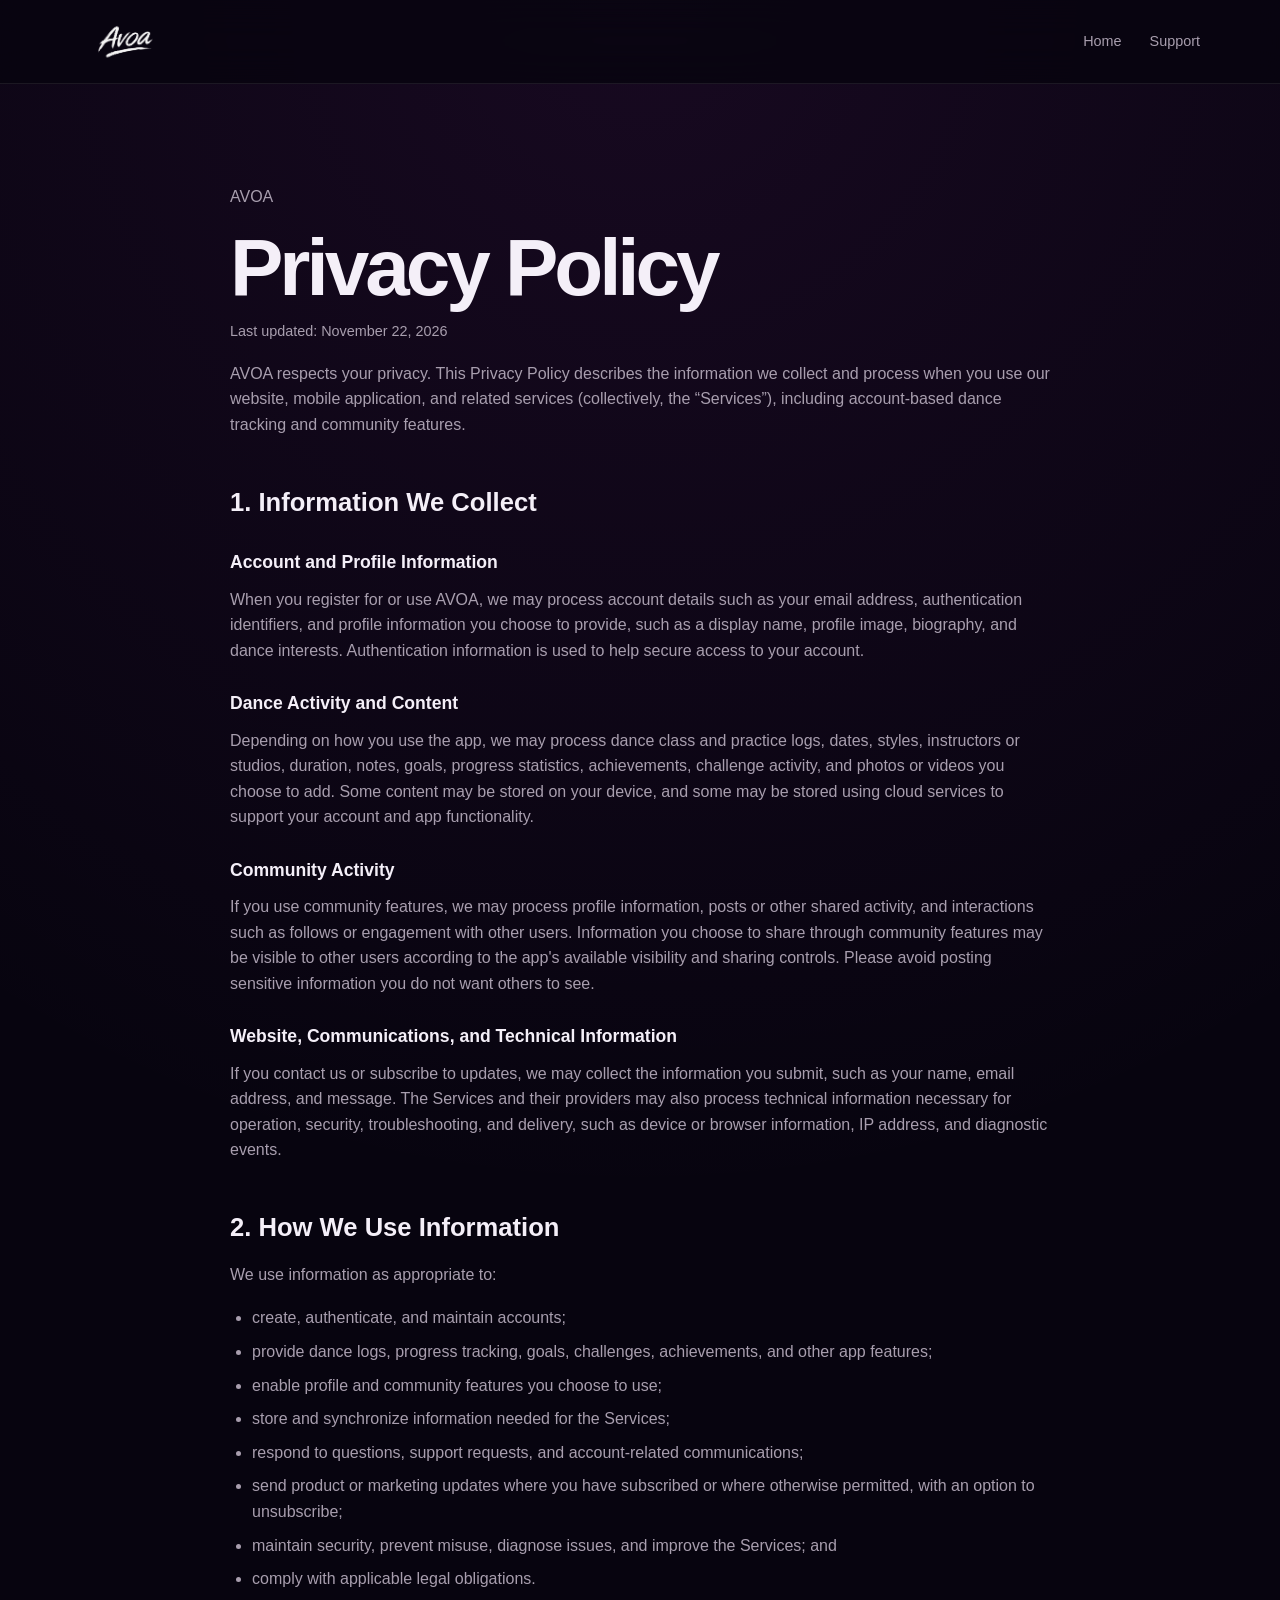
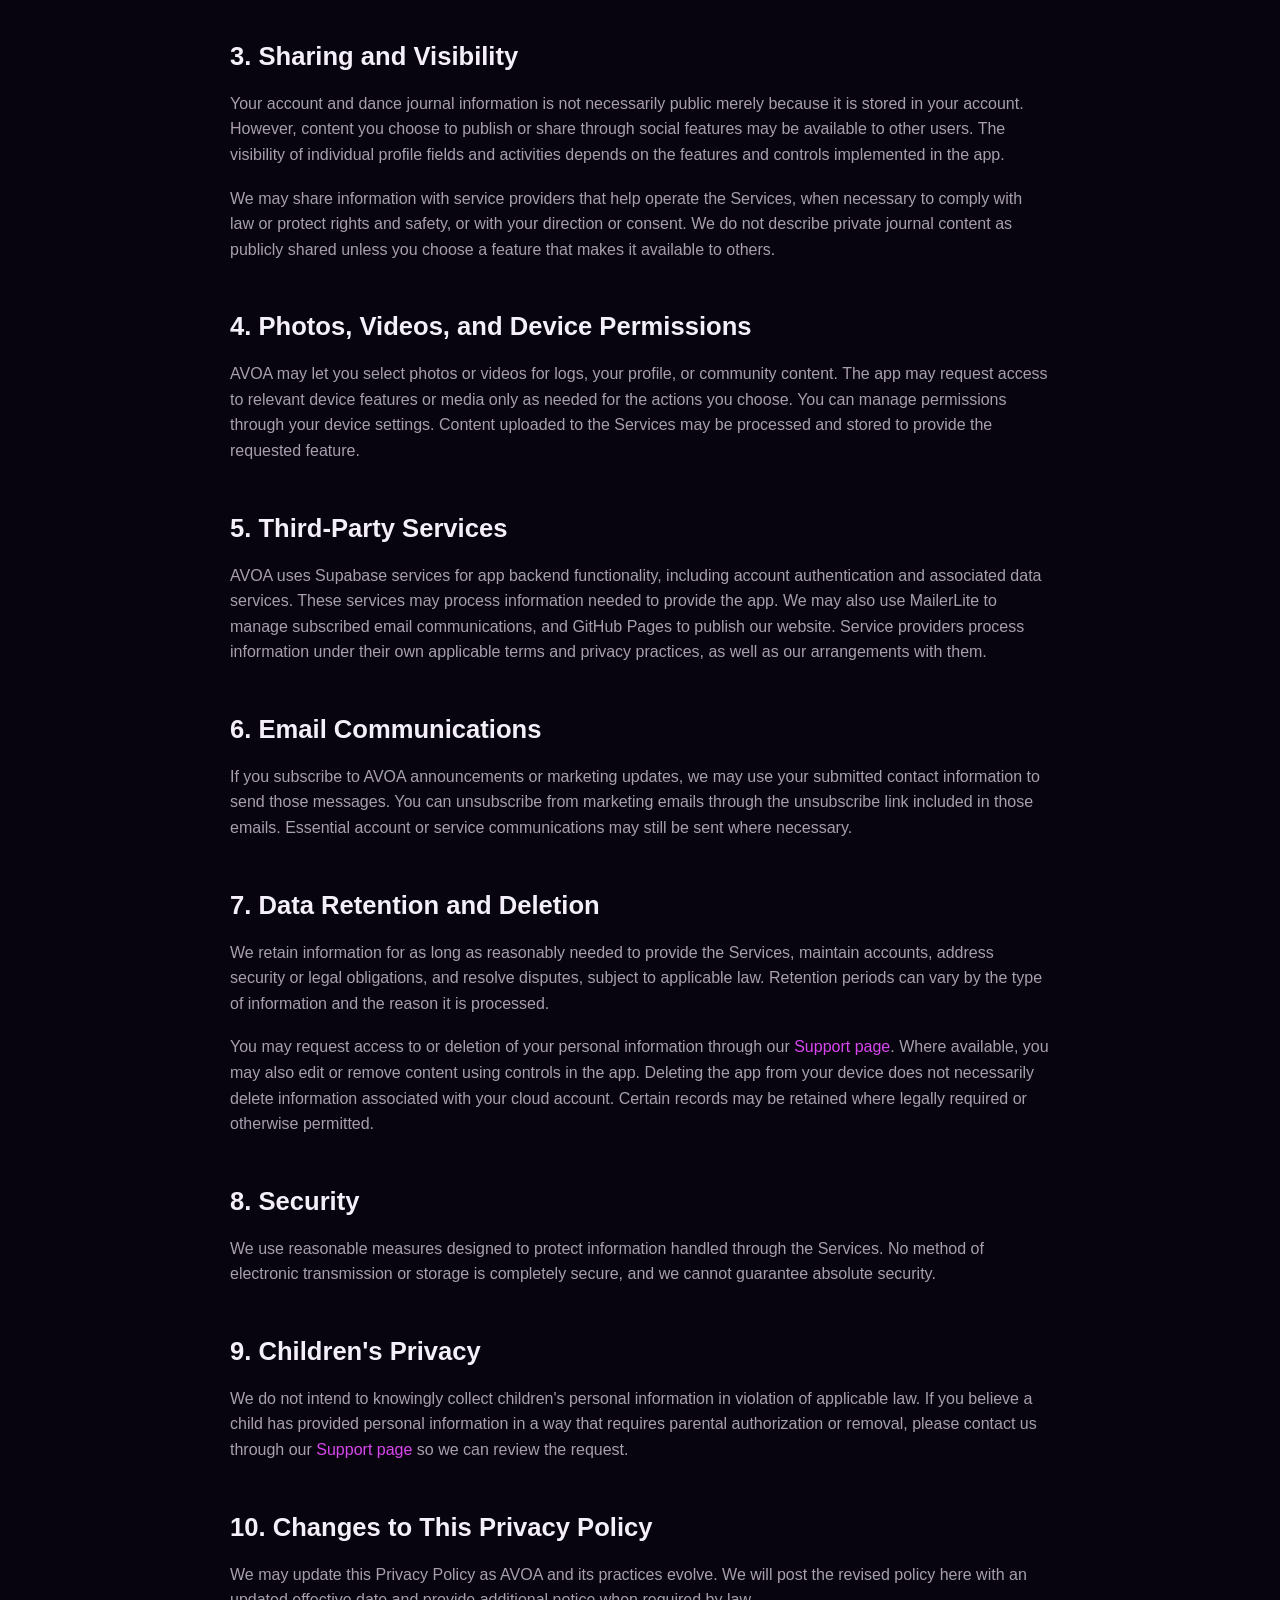
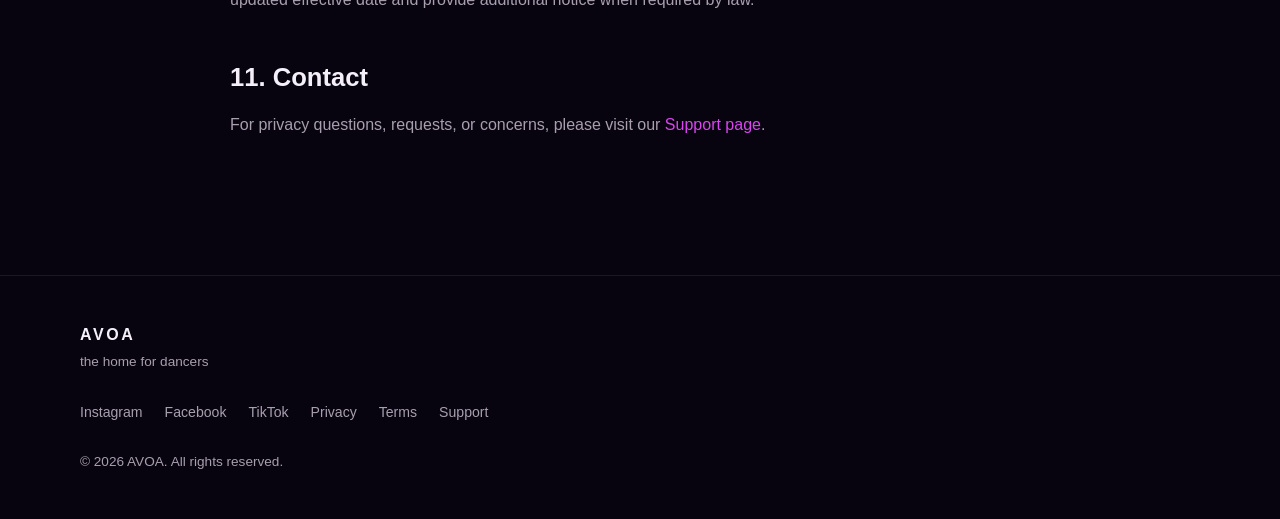
==== commit 43fd0d41: "Add files via upload" ====
--- a/privacy.html
+++ b/privacy.html
@@ -119,11 +119,13 @@
       <p>the home for dancers</p>
     </div>
     <div class="footer-links">
-      <a href="index.html">Home</a>
-      <a href="privacy.html">Privacy</a>
-      <a href="terms.html">Terms</a>
-      <a href="support.html">Support</a>
-    </div>
+        <a href="https://www.instagram.com/avoa.app/" target="_blank" rel="noopener noreferrer">Instagram</a>
+        <a href="https://www.facebook.com/profile.php?id=61595908244350" target="_blank" rel="noopener noreferrer">Facebook</a>
+        <a href="https://www.tiktok.com/@avoa.app" target="_blank" rel="noopener noreferrer">TikTok</a>
+        <a href="privacy.html">Privacy</a>
+        <a href="terms.html">Terms</a>
+        <a href="support.html">Support</a>
+      </div>
     <p class="copyright">© 2026 AVOA. All rights reserved.</p>
   </div>
 </footer>
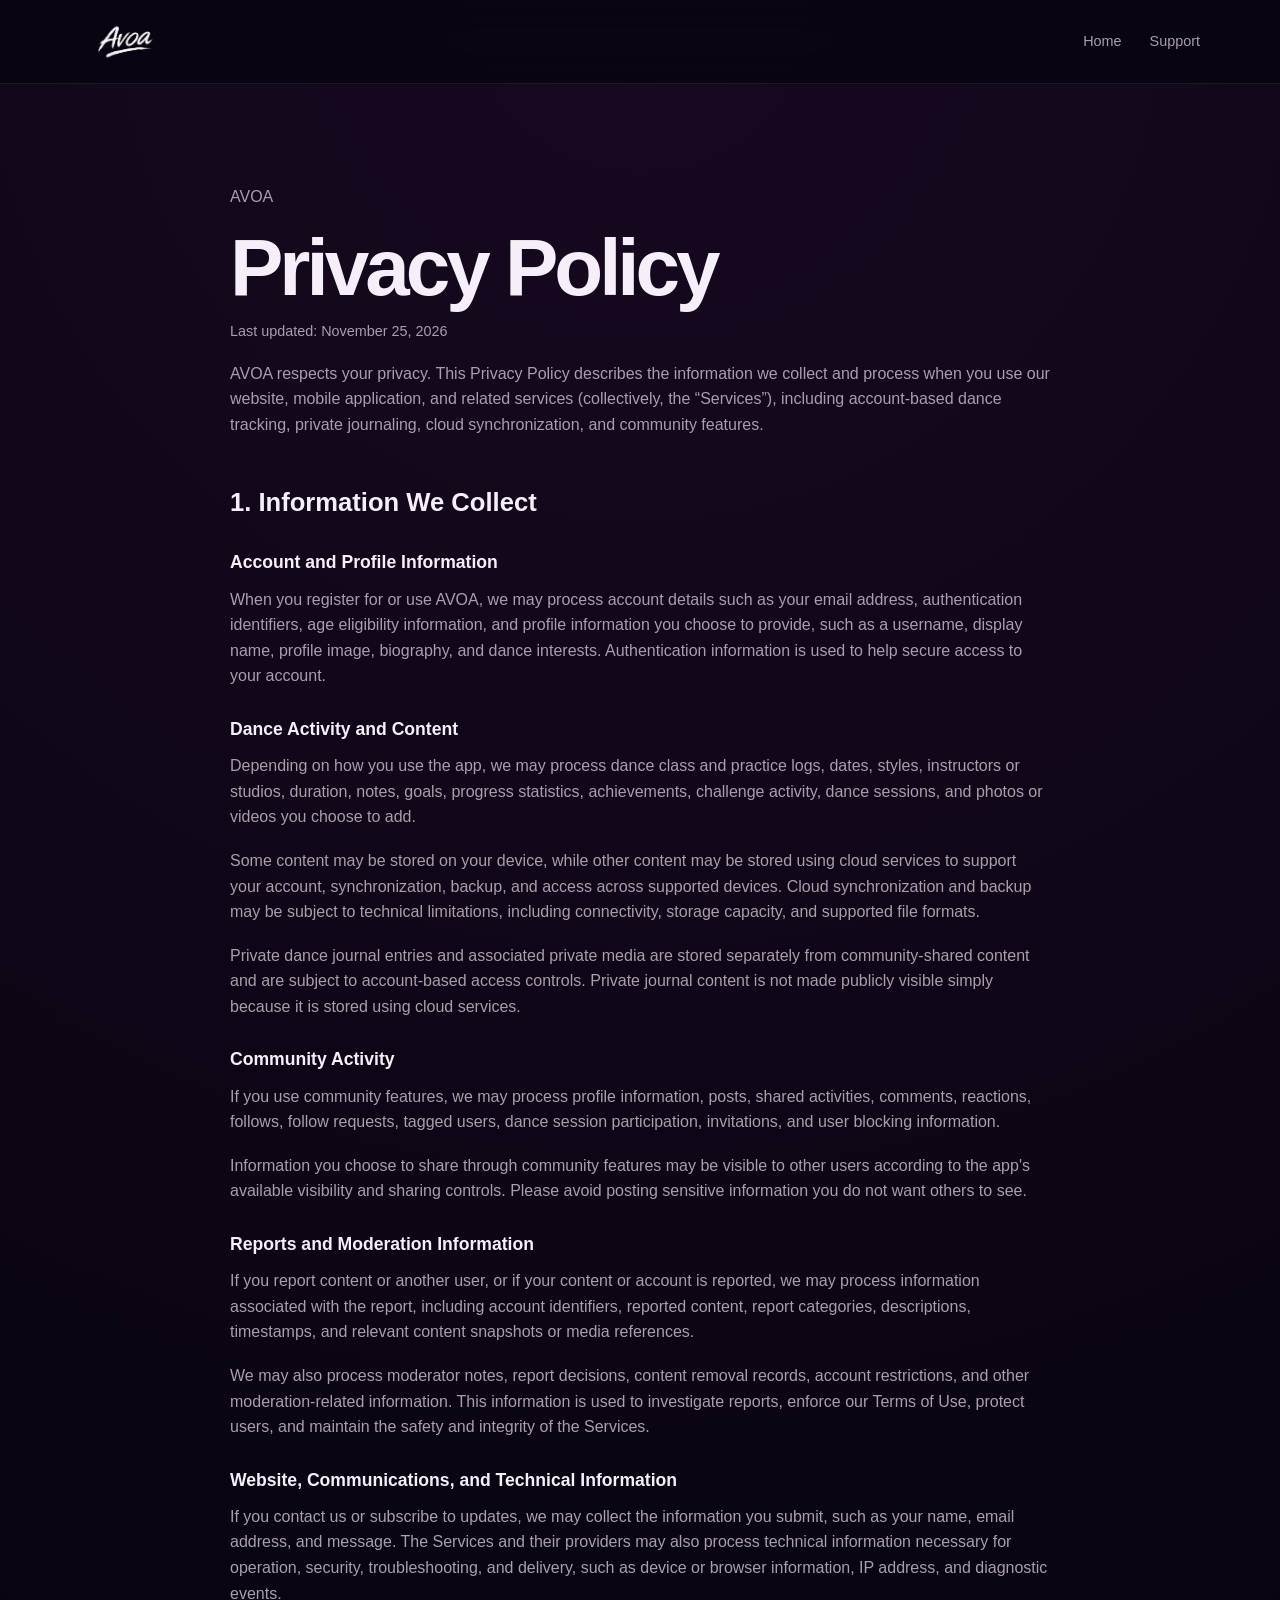
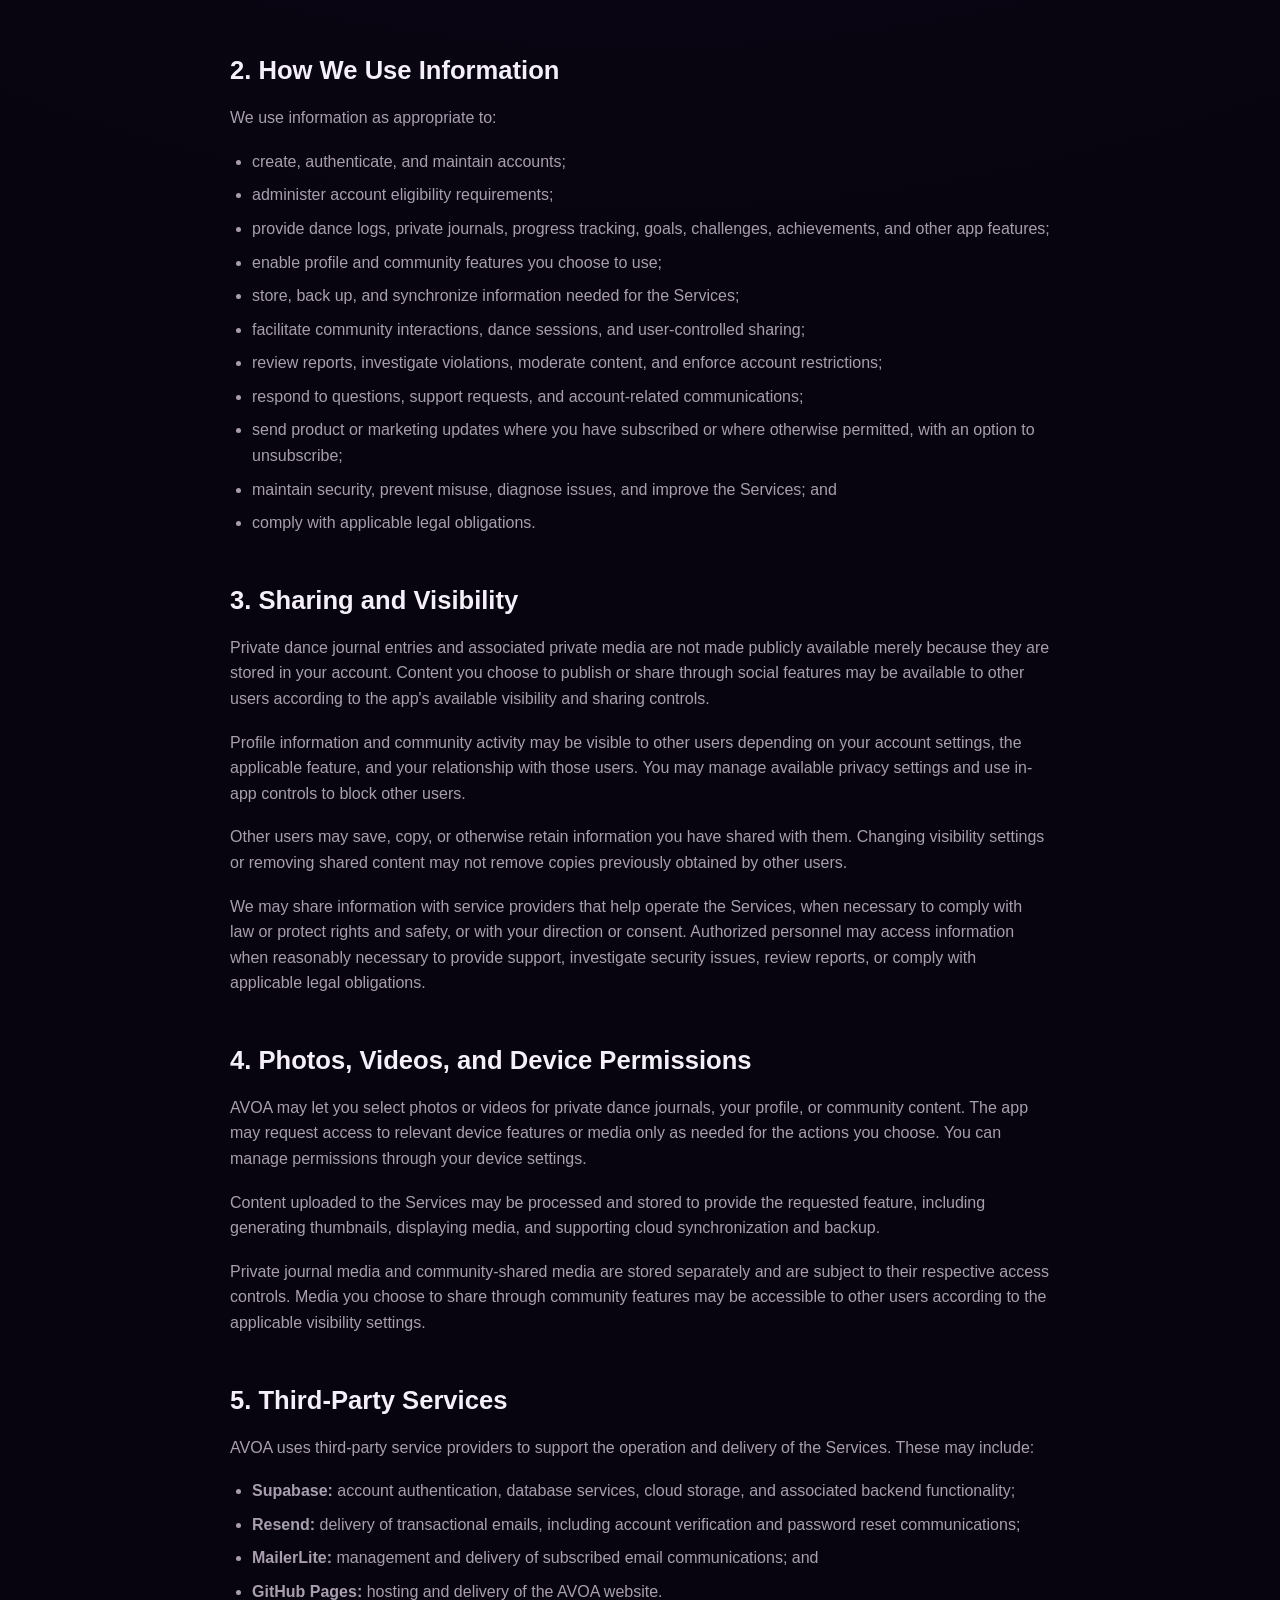
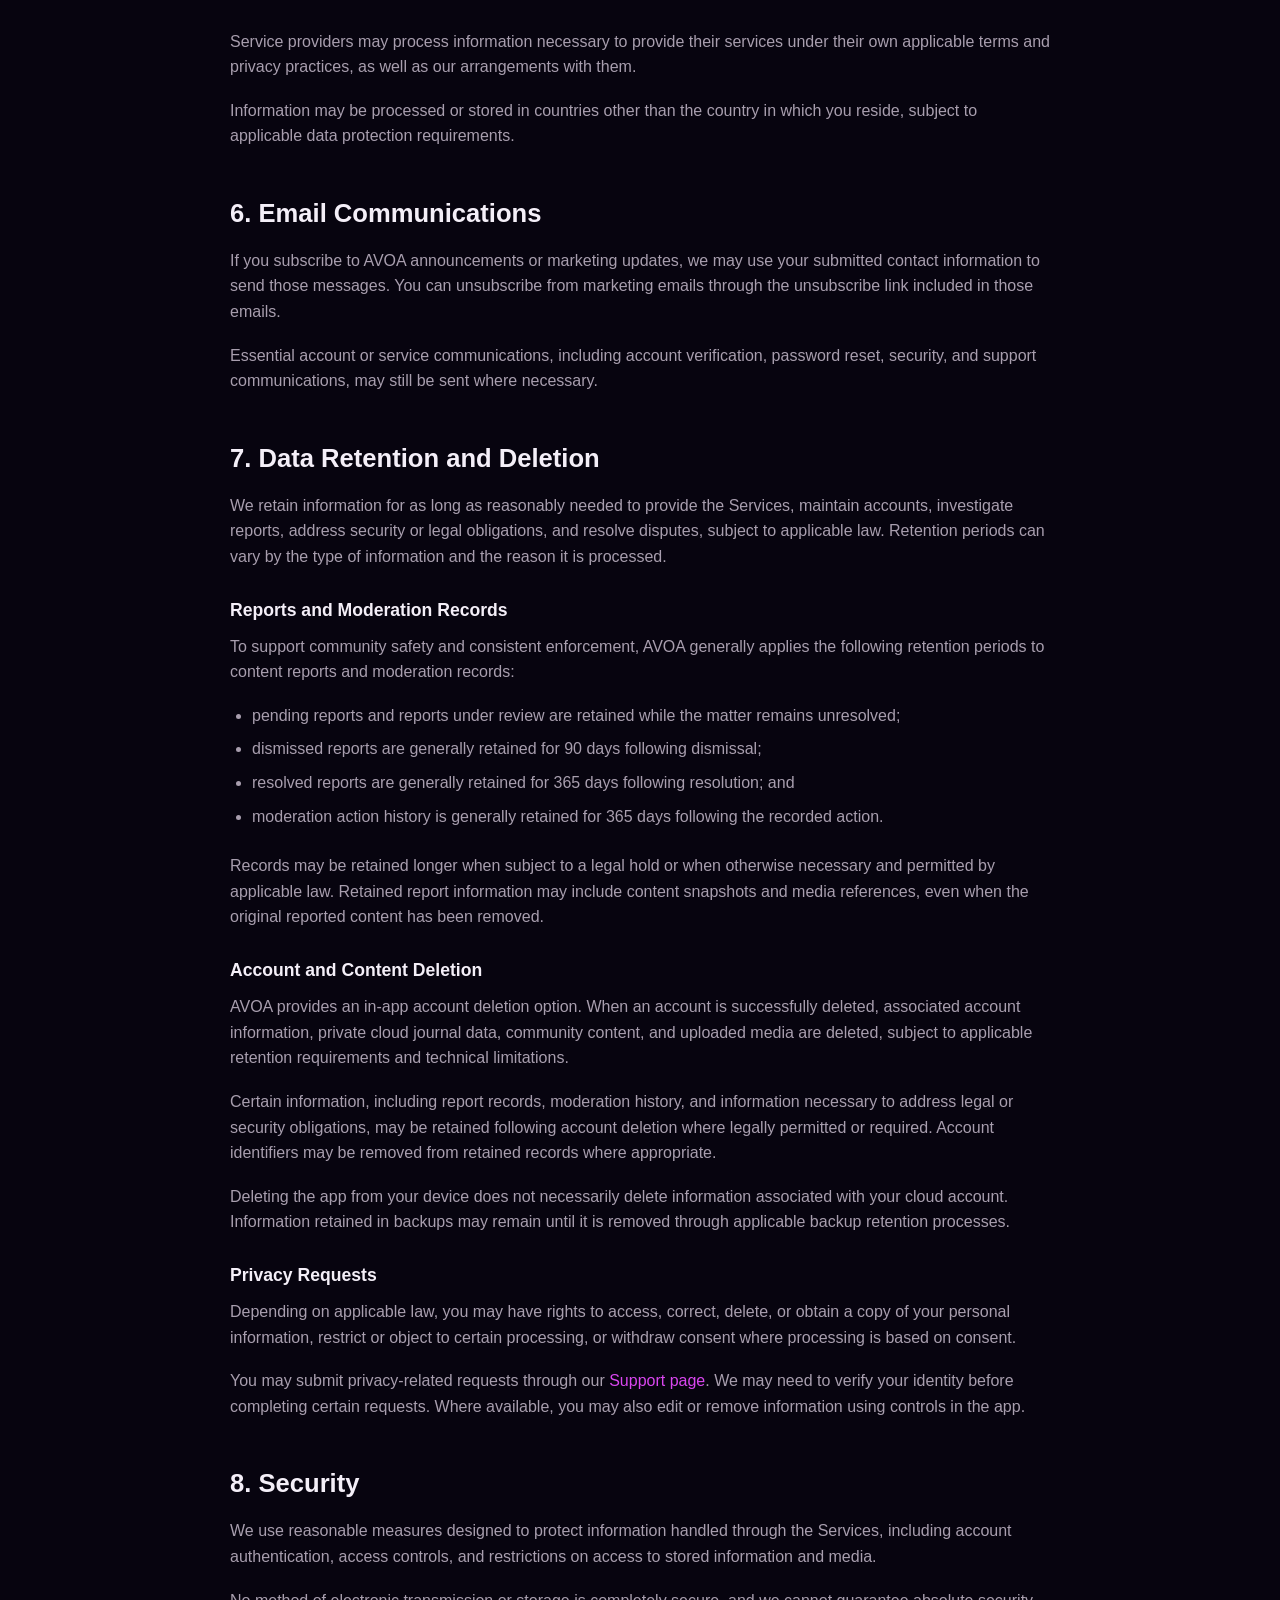
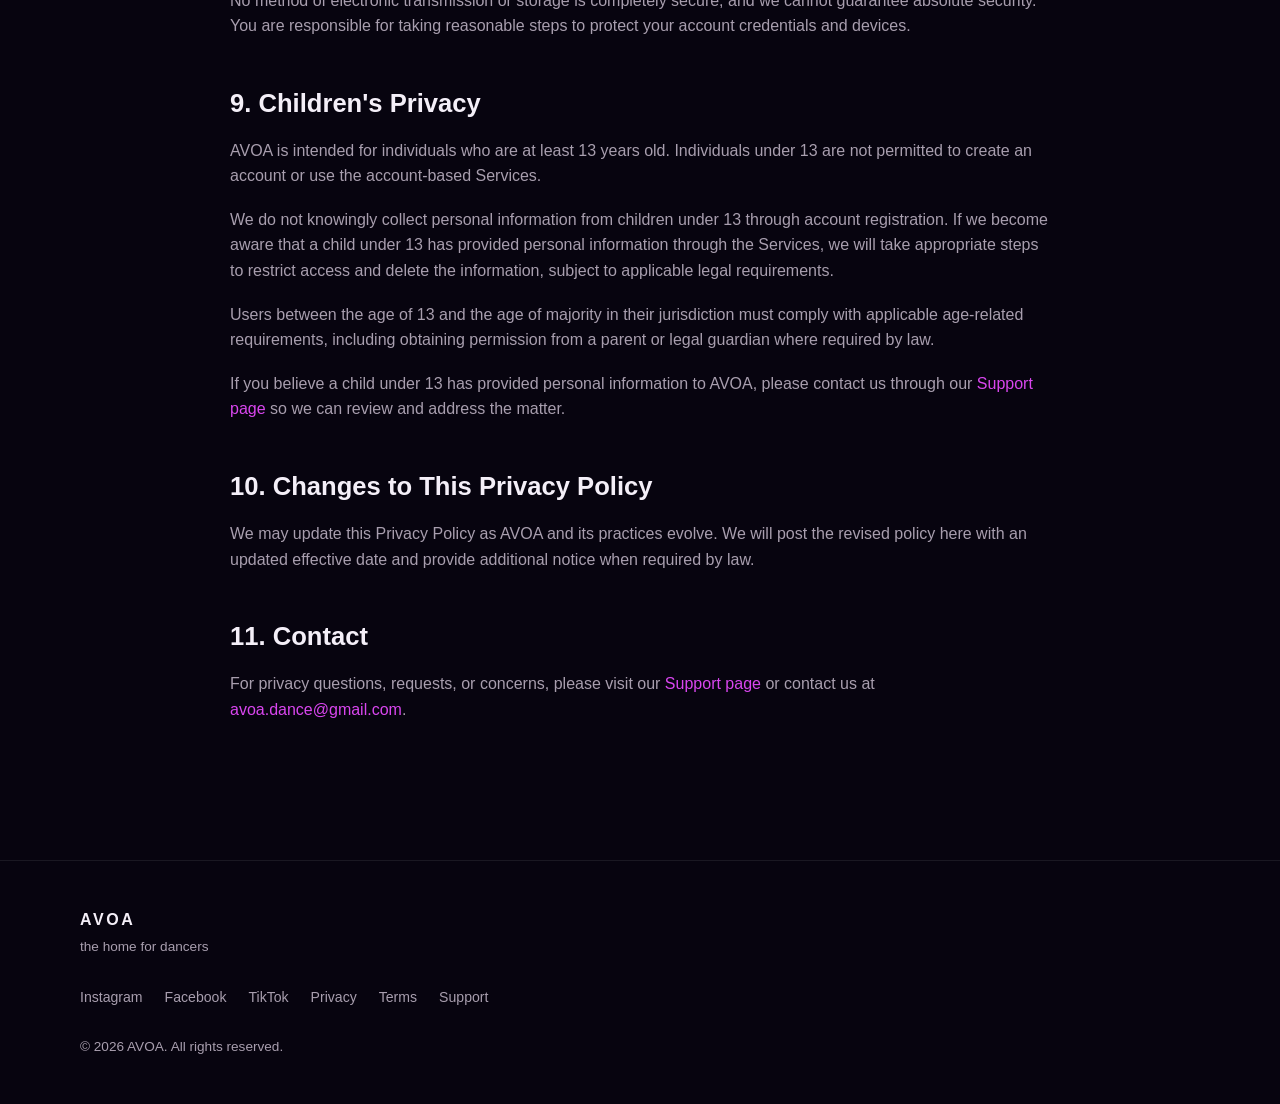
==== commit 7ebf1adf: "Revise privacy policy with new features and contact info Updated the privacy policy to include priva" ====
--- a/privacy.html
+++ b/privacy.html
@@ -1,9 +1,10 @@
+
 <!DOCTYPE html>
 <html lang="en">
 <head>
   <meta charset="UTF-8">
   <meta name="viewport" content="width=device-width, initial-scale=1.0">
-  <meta name="description" content="AVOA Privacy Policy — learn how AVOA handles account, dance activity, and community information.">
+  <meta name="description" content="AVOA Privacy Policy — learn how AVOA handles account, dance activity, private journal, and community information.">
   <title>Privacy Policy — AVOA</title>
   <link rel="icon" type="image/png" href="assets/logo/avoa_app_icon.png">
   <link rel="stylesheet" href="styles.css">
@@ -24,24 +25,45 @@
   <div class="container legal-content">
     <p class="eyebrow">AVOA</p>
     <h1>Privacy Policy</h1>
-    <p class="legal-updated">Last updated: November 22, 2026</p>
-    <p>
-      AVOA respects your privacy. This Privacy Policy describes the information we collect and process when you use our website, mobile application, and related services (collectively, the “Services”), including account-based dance tracking and community features.
+    <p class="legal-updated">Last updated: November 25, 2026</p>
+    <p>
+      AVOA respects your privacy. This Privacy Policy describes the information we collect and process when you use our website, mobile application, and related services (collectively, the “Services”), including account-based dance tracking, private journaling, cloud synchronization, and community features.
     </p>
 
     <h2>1. Information We Collect</h2>
+
     <h3>Account and Profile Information</h3>
     <p>
-      When you register for or use AVOA, we may process account details such as your email address, authentication identifiers, and profile information you choose to provide, such as a display name, profile image, biography, and dance interests. Authentication information is used to help secure access to your account.
-    </p>
+      When you register for or use AVOA, we may process account details such as your email address, authentication identifiers, age eligibility information, and profile information you choose to provide, such as a username, display name, profile image, biography, and dance interests. Authentication information is used to help secure access to your account.
+    </p>
+
     <h3>Dance Activity and Content</h3>
     <p>
-      Depending on how you use the app, we may process dance class and practice logs, dates, styles, instructors or studios, duration, notes, goals, progress statistics, achievements, challenge activity, and photos or videos you choose to add. Some content may be stored on your device, and some may be stored using cloud services to support your account and app functionality.
-    </p>
+      Depending on how you use the app, we may process dance class and practice logs, dates, styles, instructors or studios, duration, notes, goals, progress statistics, achievements, challenge activity, dance sessions, and photos or videos you choose to add.
+    </p>
+    <p>
+      Some content may be stored on your device, while other content may be stored using cloud services to support your account, synchronization, backup, and access across supported devices. Cloud synchronization and backup may be subject to technical limitations, including connectivity, storage capacity, and supported file formats.
+    </p>
+    <p>
+      Private dance journal entries and associated private media are stored separately from community-shared content and are subject to account-based access controls. Private journal content is not made publicly visible simply because it is stored using cloud services.
+    </p>
+
     <h3>Community Activity</h3>
     <p>
-      If you use community features, we may process profile information, posts or other shared activity, and interactions such as follows or engagement with other users. Information you choose to share through community features may be visible to other users according to the app's available visibility and sharing controls. Please avoid posting sensitive information you do not want others to see.
-    </p>
+      If you use community features, we may process profile information, posts, shared activities, comments, reactions, follows, follow requests, tagged users, dance session participation, invitations, and user blocking information.
+    </p>
+    <p>
+      Information you choose to share through community features may be visible to other users according to the app's available visibility and sharing controls. Please avoid posting sensitive information you do not want others to see.
+    </p>
+
+    <h3>Reports and Moderation Information</h3>
+    <p>
+      If you report content or another user, or if your content or account is reported, we may process information associated with the report, including account identifiers, reported content, report categories, descriptions, timestamps, and relevant content snapshots or media references.
+    </p>
+    <p>
+      We may also process moderator notes, report decisions, content removal records, account restrictions, and other moderation-related information. This information is used to investigate reports, enforce our Terms of Use, protect users, and maintain the safety and integrity of the Services.
+    </p>
+
     <h3>Website, Communications, and Technical Information</h3>
     <p>
       If you contact us or subscribe to updates, we may collect the information you submit, such as your name, email address, and message. The Services and their providers may also process technical information necessary for operation, security, troubleshooting, and delivery, such as device or browser information, IP address, and diagnostic events.
@@ -51,9 +73,12 @@
     <p>We use information as appropriate to:</p>
     <ul>
       <li>create, authenticate, and maintain accounts;</li>
-      <li>provide dance logs, progress tracking, goals, challenges, achievements, and other app features;</li>
+      <li>administer account eligibility requirements;</li>
+      <li>provide dance logs, private journals, progress tracking, goals, challenges, achievements, and other app features;</li>
       <li>enable profile and community features you choose to use;</li>
-      <li>store and synchronize information needed for the Services;</li>
+      <li>store, back up, and synchronize information needed for the Services;</li>
+      <li>facilitate community interactions, dance sessions, and user-controlled sharing;</li>
+      <li>review reports, investigate violations, moderate content, and enforce account restrictions;</li>
       <li>respond to questions, support requests, and account-related communications;</li>
       <li>send product or marketing updates where you have subscribed or where otherwise permitted, with an option to unsubscribe;</li>
       <li>maintain security, prevent misuse, diagnose issues, and improve the Services; and</li>
@@ -62,43 +87,112 @@
 
     <h2>3. Sharing and Visibility</h2>
     <p>
-      Your account and dance journal information is not necessarily public merely because it is stored in your account. However, content you choose to publish or share through social features may be available to other users. The visibility of individual profile fields and activities depends on the features and controls implemented in the app.
-    </p>
-    <p>
-      We may share information with service providers that help operate the Services, when necessary to comply with law or protect rights and safety, or with your direction or consent. We do not describe private journal content as publicly shared unless you choose a feature that makes it available to others.
+      Private dance journal entries and associated private media are not made publicly available merely because they are stored in your account. Content you choose to publish or share through social features may be available to other users according to the app's available visibility and sharing controls.
+    </p>
+    <p>
+      Profile information and community activity may be visible to other users depending on your account settings, the applicable feature, and your relationship with those users. You may manage available privacy settings and use in-app controls to block other users.
+    </p>
+    <p>
+      Other users may save, copy, or otherwise retain information you have shared with them. Changing visibility settings or removing shared content may not remove copies previously obtained by other users.
+    </p>
+    <p>
+      We may share information with service providers that help operate the Services, when necessary to comply with law or protect rights and safety, or with your direction or consent. Authorized personnel may access information when reasonably necessary to provide support, investigate security issues, review reports, or comply with applicable legal obligations.
     </p>
 
     <h2>4. Photos, Videos, and Device Permissions</h2>
     <p>
-      AVOA may let you select photos or videos for logs, your profile, or community content. The app may request access to relevant device features or media only as needed for the actions you choose. You can manage permissions through your device settings. Content uploaded to the Services may be processed and stored to provide the requested feature.
+      AVOA may let you select photos or videos for private dance journals, your profile, or community content. The app may request access to relevant device features or media only as needed for the actions you choose. You can manage permissions through your device settings.
+    </p>
+    <p>
+      Content uploaded to the Services may be processed and stored to provide the requested feature, including generating thumbnails, displaying media, and supporting cloud synchronization and backup.
+    </p>
+    <p>
+      Private journal media and community-shared media are stored separately and are subject to their respective access controls. Media you choose to share through community features may be accessible to other users according to the applicable visibility settings.
     </p>
 
     <h2>5. Third-Party Services</h2>
     <p>
-      AVOA uses Supabase services for app backend functionality, including account authentication and associated data services. These services may process information needed to provide the app. We may also use MailerLite to manage subscribed email communications, and GitHub Pages to publish our website. Service providers process information under their own applicable terms and privacy practices, as well as our arrangements with them.
+      AVOA uses third-party service providers to support the operation and delivery of the Services. These may include:
+    </p>
+    <ul>
+      <li><strong>Supabase:</strong> account authentication, database services, cloud storage, and associated backend functionality;</li>
+      <li><strong>Resend:</strong> delivery of transactional emails, including account verification and password reset communications;</li>
+      <li><strong>MailerLite:</strong> management and delivery of subscribed email communications; and</li>
+      <li><strong>GitHub Pages:</strong> hosting and delivery of the AVOA website.</li>
+    </ul>
+    <p>
+      Service providers may process information necessary to provide their services under their own applicable terms and privacy practices, as well as our arrangements with them.
+    </p>
+    <p>
+      Information may be processed or stored in countries other than the country in which you reside, subject to applicable data protection requirements.
     </p>
 
     <h2>6. Email Communications</h2>
     <p>
-      If you subscribe to AVOA announcements or marketing updates, we may use your submitted contact information to send those messages. You can unsubscribe from marketing emails through the unsubscribe link included in those emails. Essential account or service communications may still be sent where necessary.
+      If you subscribe to AVOA announcements or marketing updates, we may use your submitted contact information to send those messages. You can unsubscribe from marketing emails through the unsubscribe link included in those emails.
+    </p>
+    <p>
+      Essential account or service communications, including account verification, password reset, security, and support communications, may still be sent where necessary.
     </p>
 
     <h2>7. Data Retention and Deletion</h2>
     <p>
-      We retain information for as long as reasonably needed to provide the Services, maintain accounts, address security or legal obligations, and resolve disputes, subject to applicable law. Retention periods can vary by the type of information and the reason it is processed.
-    </p>
-    <p>
-      You may request access to or deletion of your personal information through our <a href="support.html">Support page</a>. Where available, you may also edit or remove content using controls in the app. Deleting the app from your device does not necessarily delete information associated with your cloud account. Certain records may be retained where legally required or otherwise permitted.
+      We retain information for as long as reasonably needed to provide the Services, maintain accounts, investigate reports, address security or legal obligations, and resolve disputes, subject to applicable law. Retention periods can vary by the type of information and the reason it is processed.
+    </p>
+
+    <h3>Reports and Moderation Records</h3>
+    <p>
+      To support community safety and consistent enforcement, AVOA generally applies the following retention periods to content reports and moderation records:
+    </p>
+    <ul>
+      <li>pending reports and reports under review are retained while the matter remains unresolved;</li>
+      <li>dismissed reports are generally retained for 90 days following dismissal;</li>
+      <li>resolved reports are generally retained for 365 days following resolution; and</li>
+      <li>moderation action history is generally retained for 365 days following the recorded action.</li>
+    </ul>
+    <p>
+      Records may be retained longer when subject to a legal hold or when otherwise necessary and permitted by applicable law. Retained report information may include content snapshots and media references, even when the original reported content has been removed.
+    </p>
+
+    <h3>Account and Content Deletion</h3>
+    <p>
+      AVOA provides an in-app account deletion option. When an account is successfully deleted, associated account information, private cloud journal data, community content, and uploaded media are deleted, subject to applicable retention requirements and technical limitations.
+    </p>
+    <p>
+      Certain information, including report records, moderation history, and information necessary to address legal or security obligations, may be retained following account deletion where legally permitted or required. Account identifiers may be removed from retained records where appropriate.
+    </p>
+    <p>
+      Deleting the app from your device does not necessarily delete information associated with your cloud account. Information retained in backups may remain until it is removed through applicable backup retention processes.
+    </p>
+
+    <h3>Privacy Requests</h3>
+    <p>
+      Depending on applicable law, you may have rights to access, correct, delete, or obtain a copy of your personal information, restrict or object to certain processing, or withdraw consent where processing is based on consent.
+    </p>
+    <p>
+      You may submit privacy-related requests through our <a href="support.html">Support page</a>. We may need to verify your identity before completing certain requests. Where available, you may also edit or remove information using controls in the app.
     </p>
 
     <h2>8. Security</h2>
     <p>
-      We use reasonable measures designed to protect information handled through the Services. No method of electronic transmission or storage is completely secure, and we cannot guarantee absolute security.
+      We use reasonable measures designed to protect information handled through the Services, including account authentication, access controls, and restrictions on access to stored information and media.
+    </p>
+    <p>
+      No method of electronic transmission or storage is completely secure, and we cannot guarantee absolute security. You are responsible for taking reasonable steps to protect your account credentials and devices.
     </p>
 
     <h2>9. Children's Privacy</h2>
     <p>
-      We do not intend to knowingly collect children's personal information in violation of applicable law. If you believe a child has provided personal information in a way that requires parental authorization or removal, please contact us through our <a href="support.html">Support page</a> so we can review the request.
+      AVOA is intended for individuals who are at least 13 years old. Individuals under 13 are not permitted to create an account or use the account-based Services.
+    </p>
+    <p>
+      We do not knowingly collect personal information from children under 13 through account registration. If we become aware that a child under 13 has provided personal information through the Services, we will take appropriate steps to restrict access and delete the information, subject to applicable legal requirements.
+    </p>
+    <p>
+      Users between the age of 13 and the age of majority in their jurisdiction must comply with applicable age-related requirements, including obtaining permission from a parent or legal guardian where required by law.
+    </p>
+    <p>
+      If you believe a child under 13 has provided personal information to AVOA, please contact us through our <a href="support.html">Support page</a> so we can review and address the matter.
     </p>
 
     <h2>10. Changes to This Privacy Policy</h2>
@@ -108,7 +202,7 @@
 
     <h2>11. Contact</h2>
     <p>
-      For privacy questions, requests, or concerns, please visit our <a href="support.html">Support page</a>.
+      For privacy questions, requests, or concerns, please visit our <a href="support.html">Support page</a> or contact us at <a href="mailto:avoa.dance@gmail.com">avoa.dance@gmail.com</a>.
     </p>
   </div>
 </main>
@@ -119,13 +213,13 @@
       <p>the home for dancers</p>
     </div>
     <div class="footer-links">
-        <a href="https://www.instagram.com/avoa.app/" target="_blank" rel="noopener noreferrer">Instagram</a>
-        <a href="https://www.facebook.com/profile.php?id=61595908244350" target="_blank" rel="noopener noreferrer">Facebook</a>
-        <a href="https://www.tiktok.com/@avoa.app" target="_blank" rel="noopener noreferrer">TikTok</a>
-        <a href="privacy.html">Privacy</a>
-        <a href="terms.html">Terms</a>
-        <a href="support.html">Support</a>
-      </div>
+      <a href="https://www.instagram.com/avoa.app/" target="_blank" rel="noopener noreferrer">Instagram</a>
+      <a href="https://www.facebook.com/profile.php?id=61595908244350" target="_blank" rel="noopener noreferrer">Facebook</a>
+      <a href="https://www.tiktok.com/@avoa.app" target="_blank" rel="noopener noreferrer">TikTok</a>
+      <a href="privacy.html">Privacy</a>
+      <a href="terms.html">Terms</a>
+      <a href="support.html">Support</a>
+    </div>
     <p class="copyright">© 2026 AVOA. All rights reserved.</p>
   </div>
 </footer>
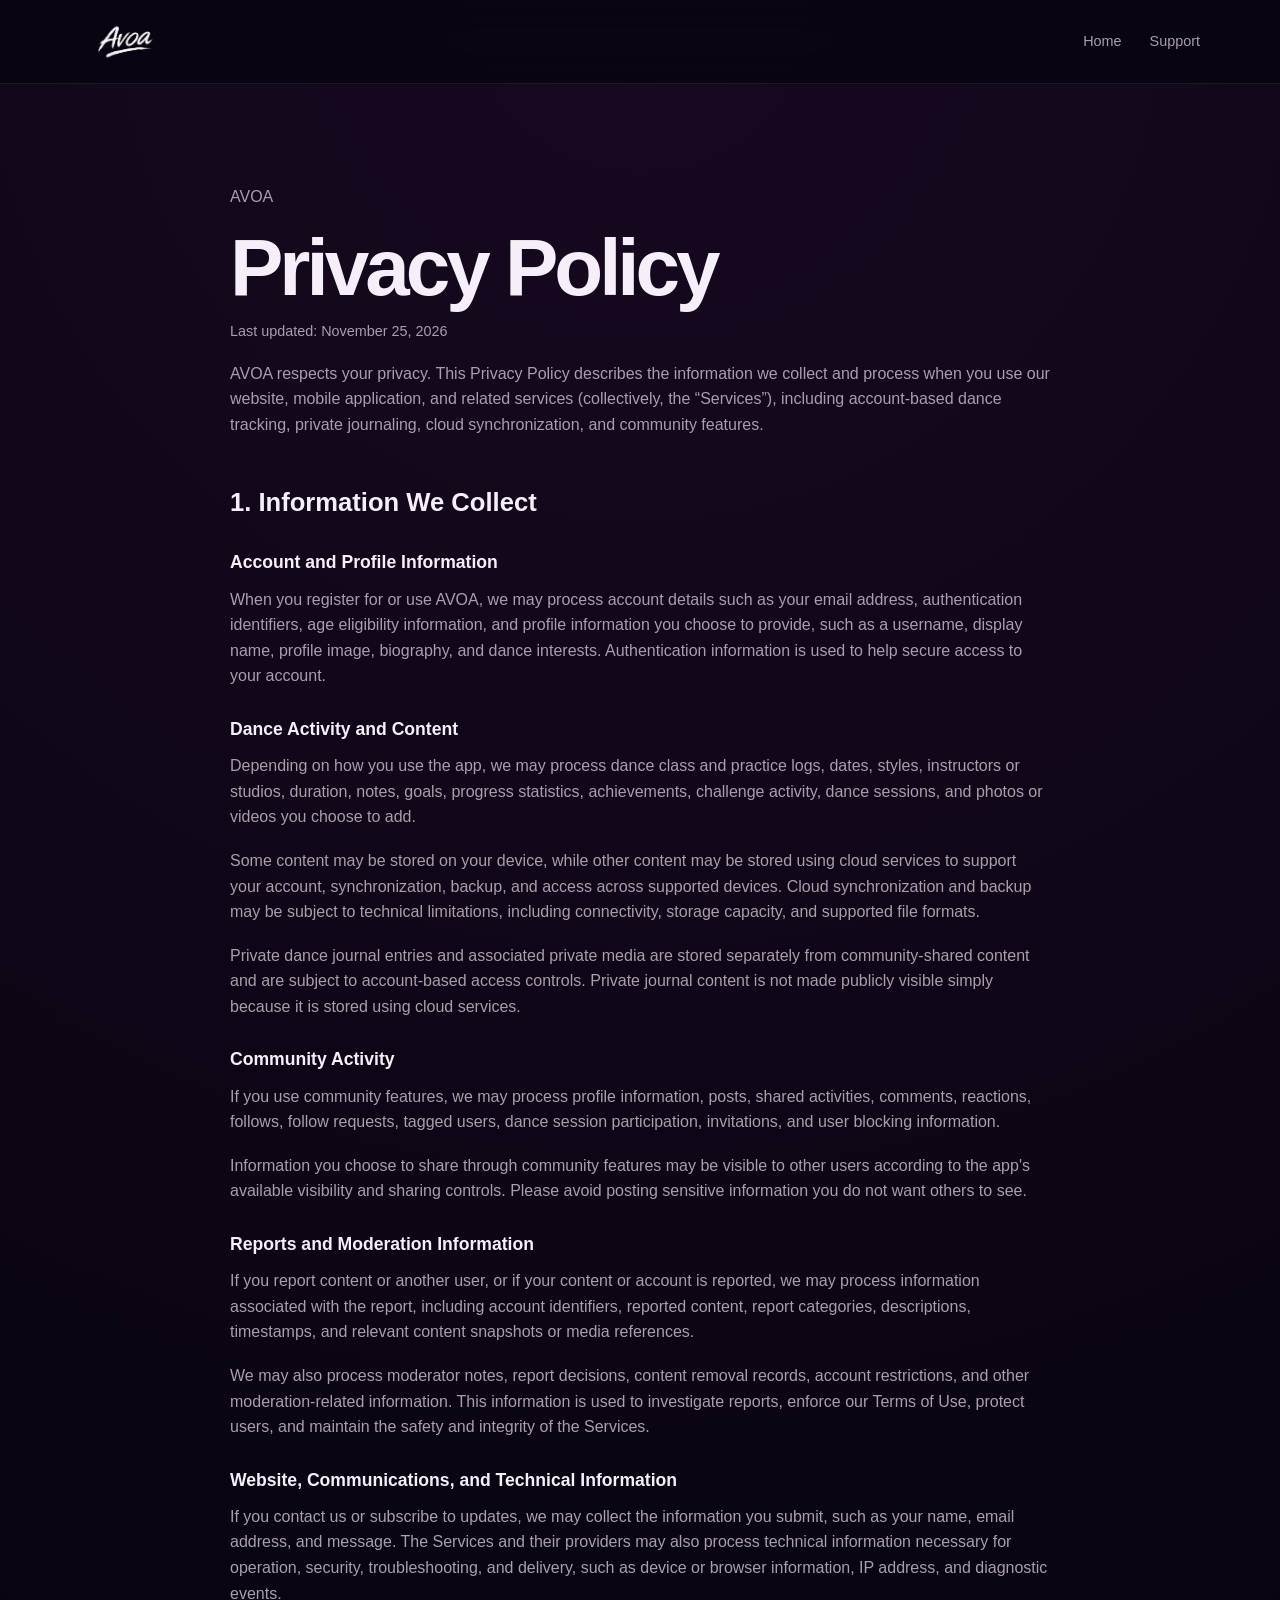
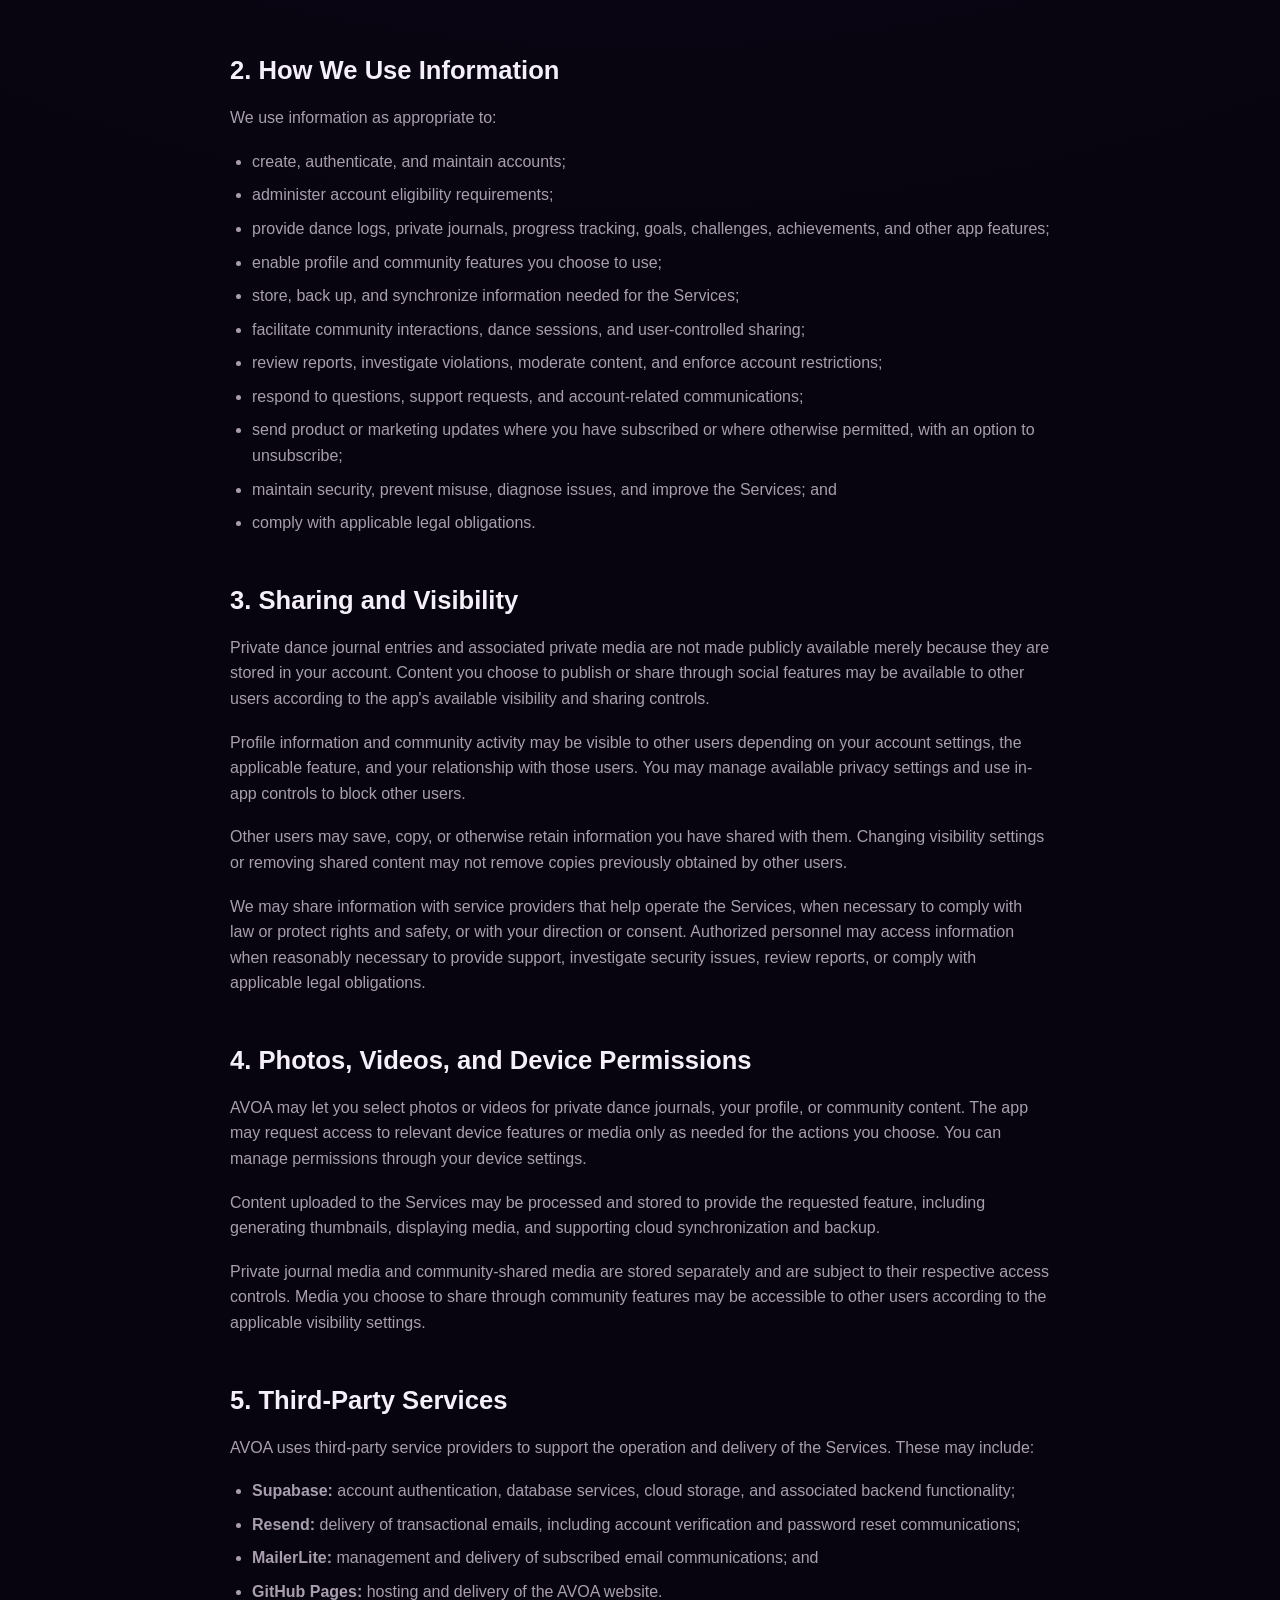
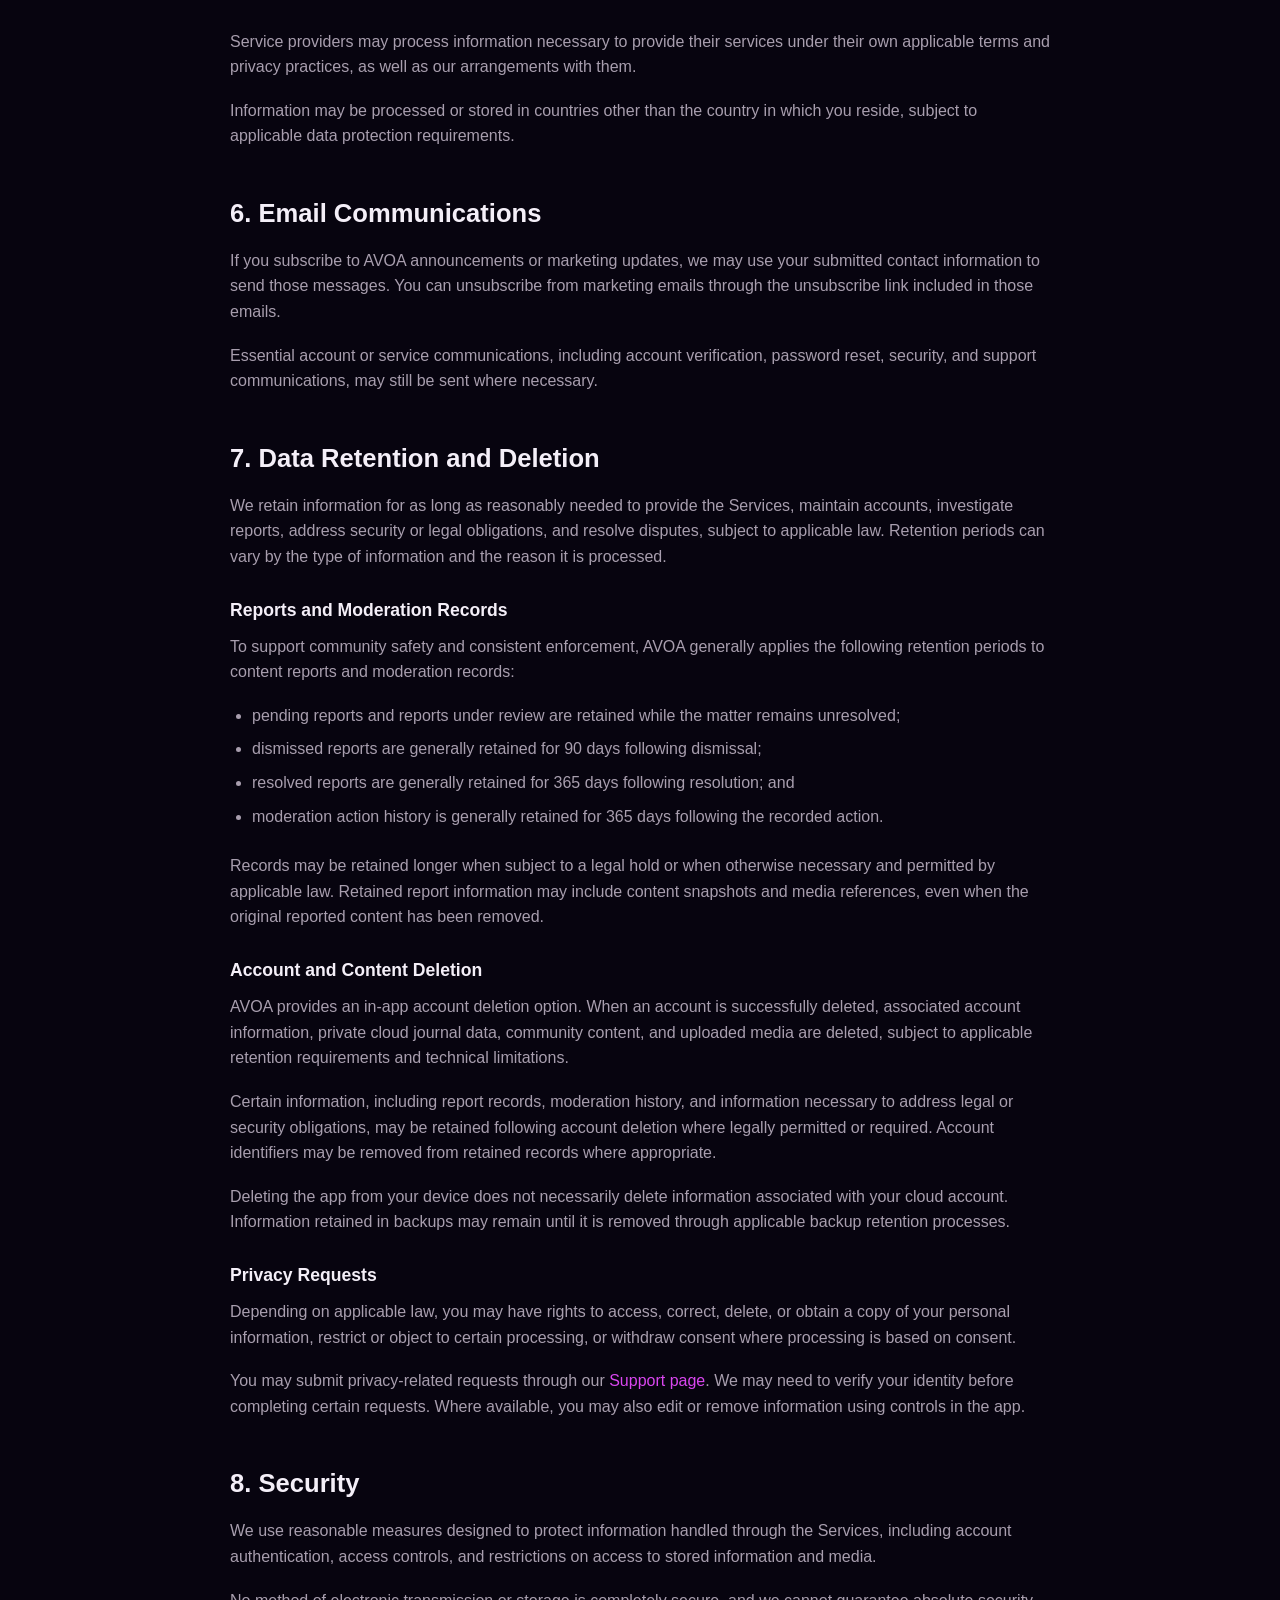
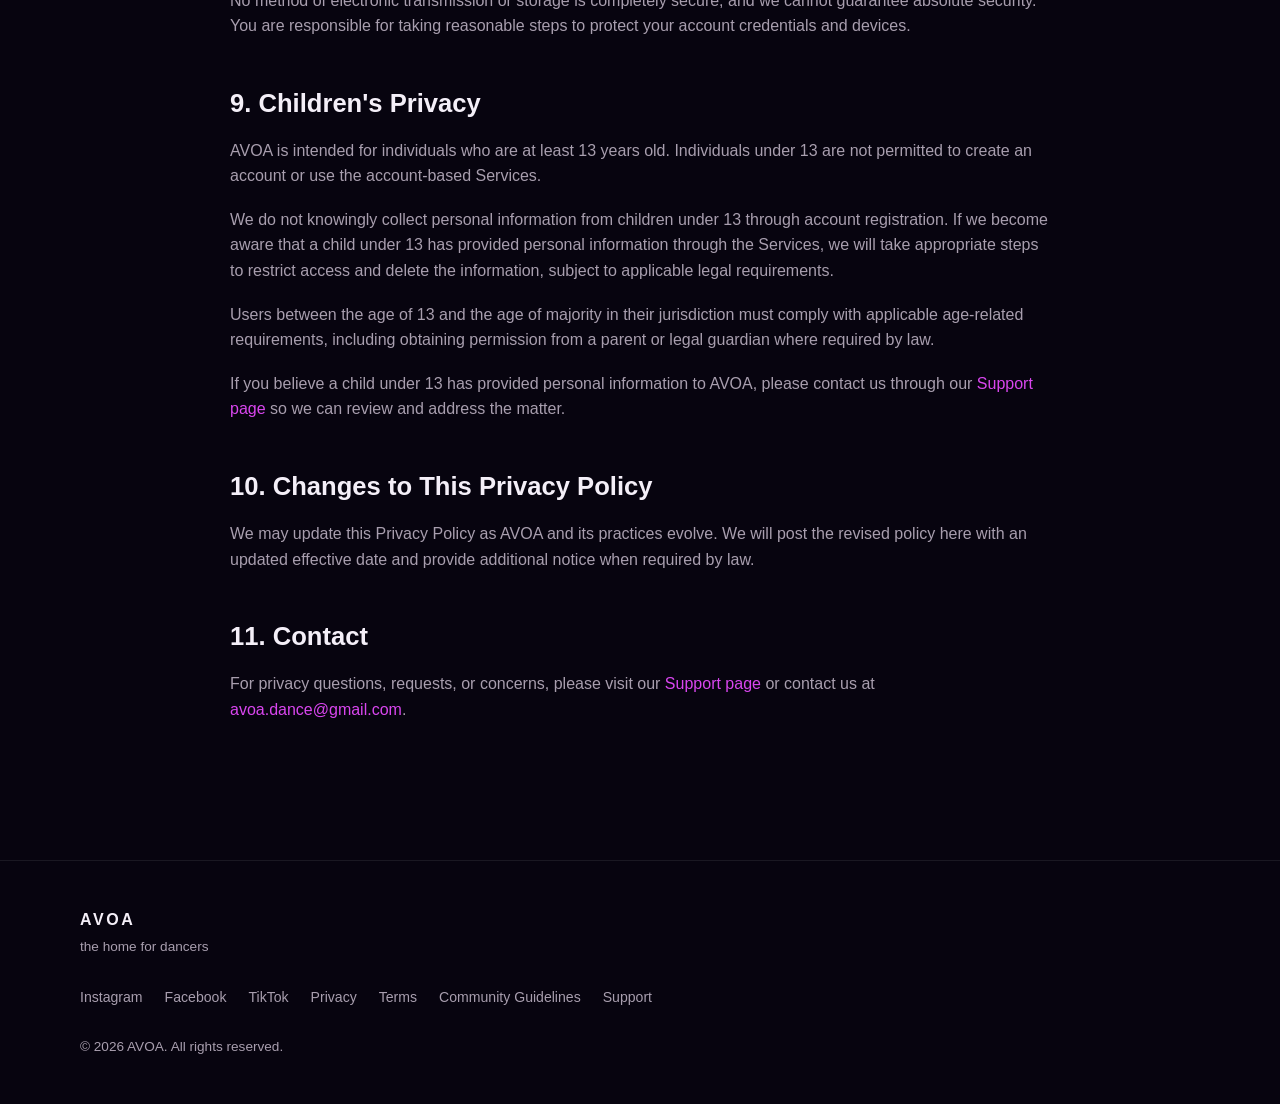
==== commit ec681776: "Add Community Guidelines link to footer" ====
--- a/privacy.html
+++ b/privacy.html
@@ -218,7 +218,8 @@
       <a href="https://www.tiktok.com/@avoa.app" target="_blank" rel="noopener noreferrer">TikTok</a>
       <a href="privacy.html">Privacy</a>
       <a href="terms.html">Terms</a>
-      <a href="support.html">Support</a>
+<a href="community-guidelines.html">Community Guidelines</a>
+<a href="support.html">Support</a>
     </div>
     <p class="copyright">© 2026 AVOA. All rights reserved.</p>
   </div>
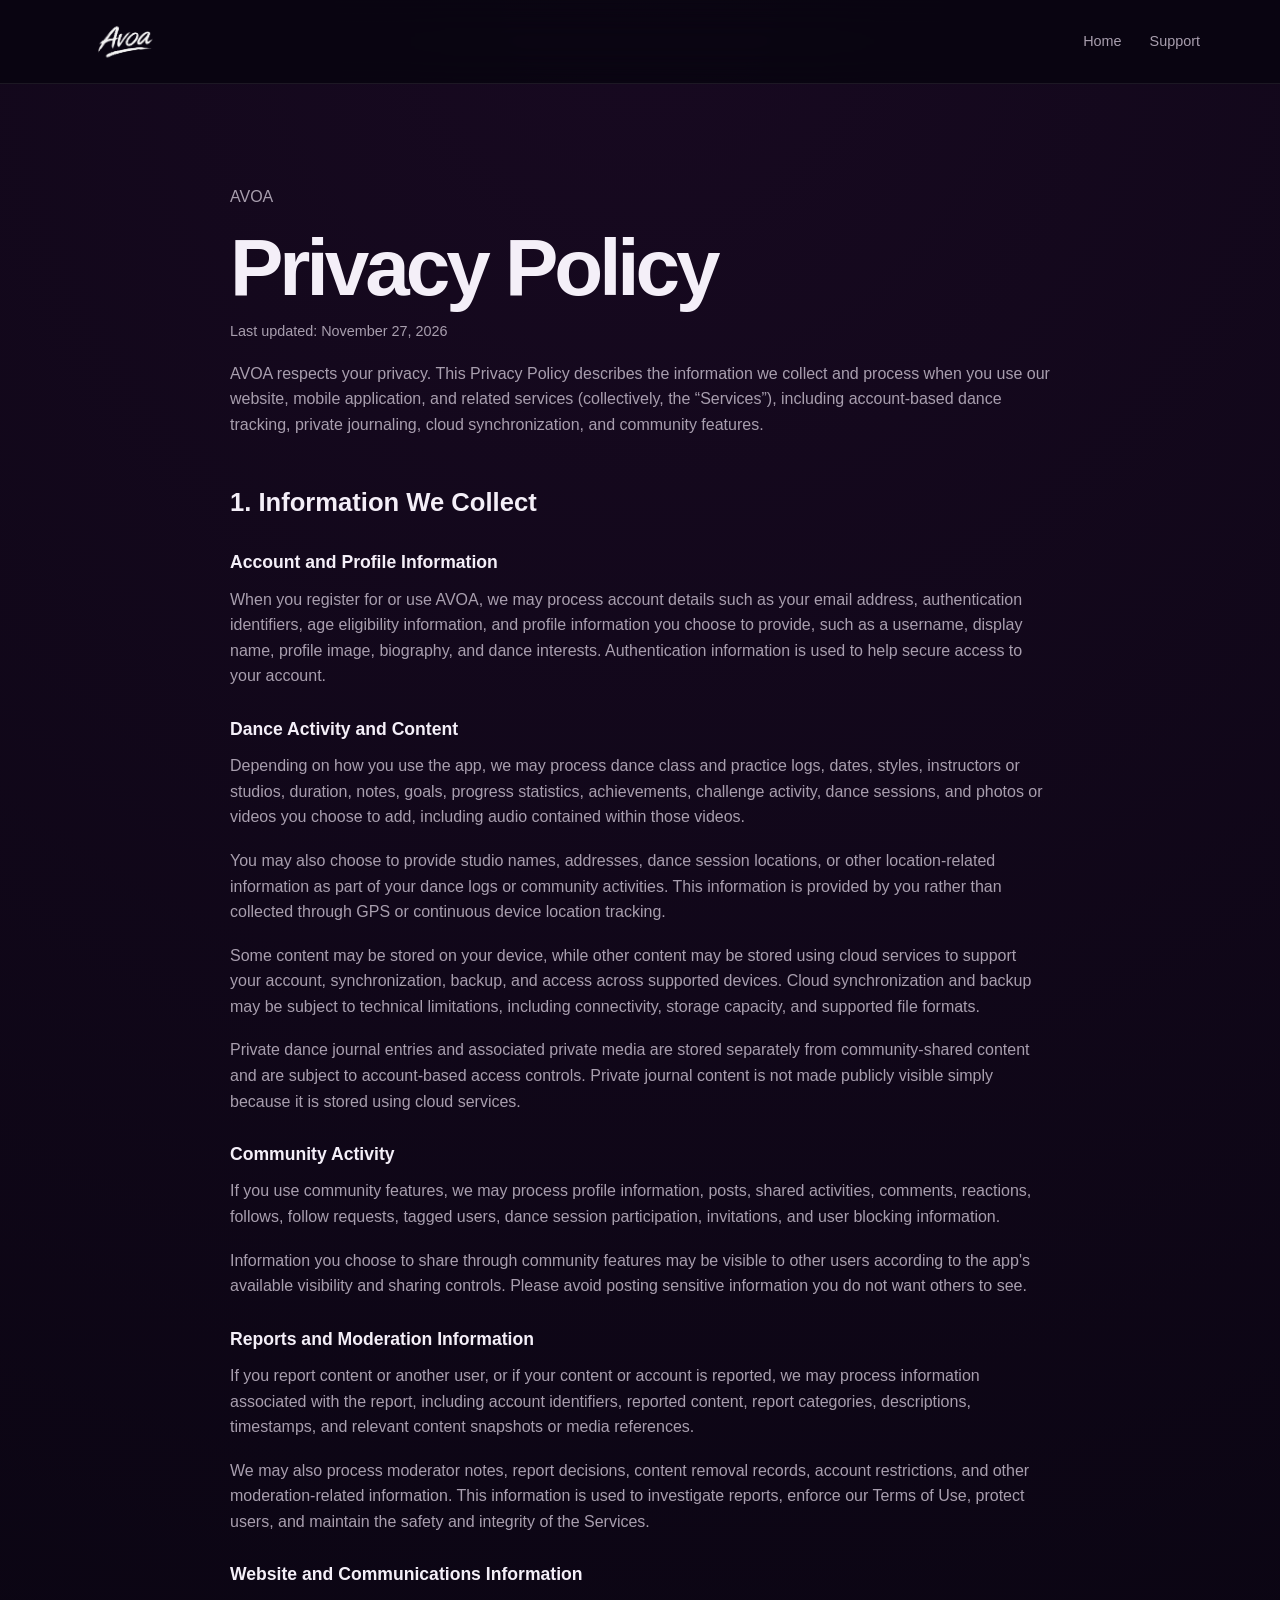
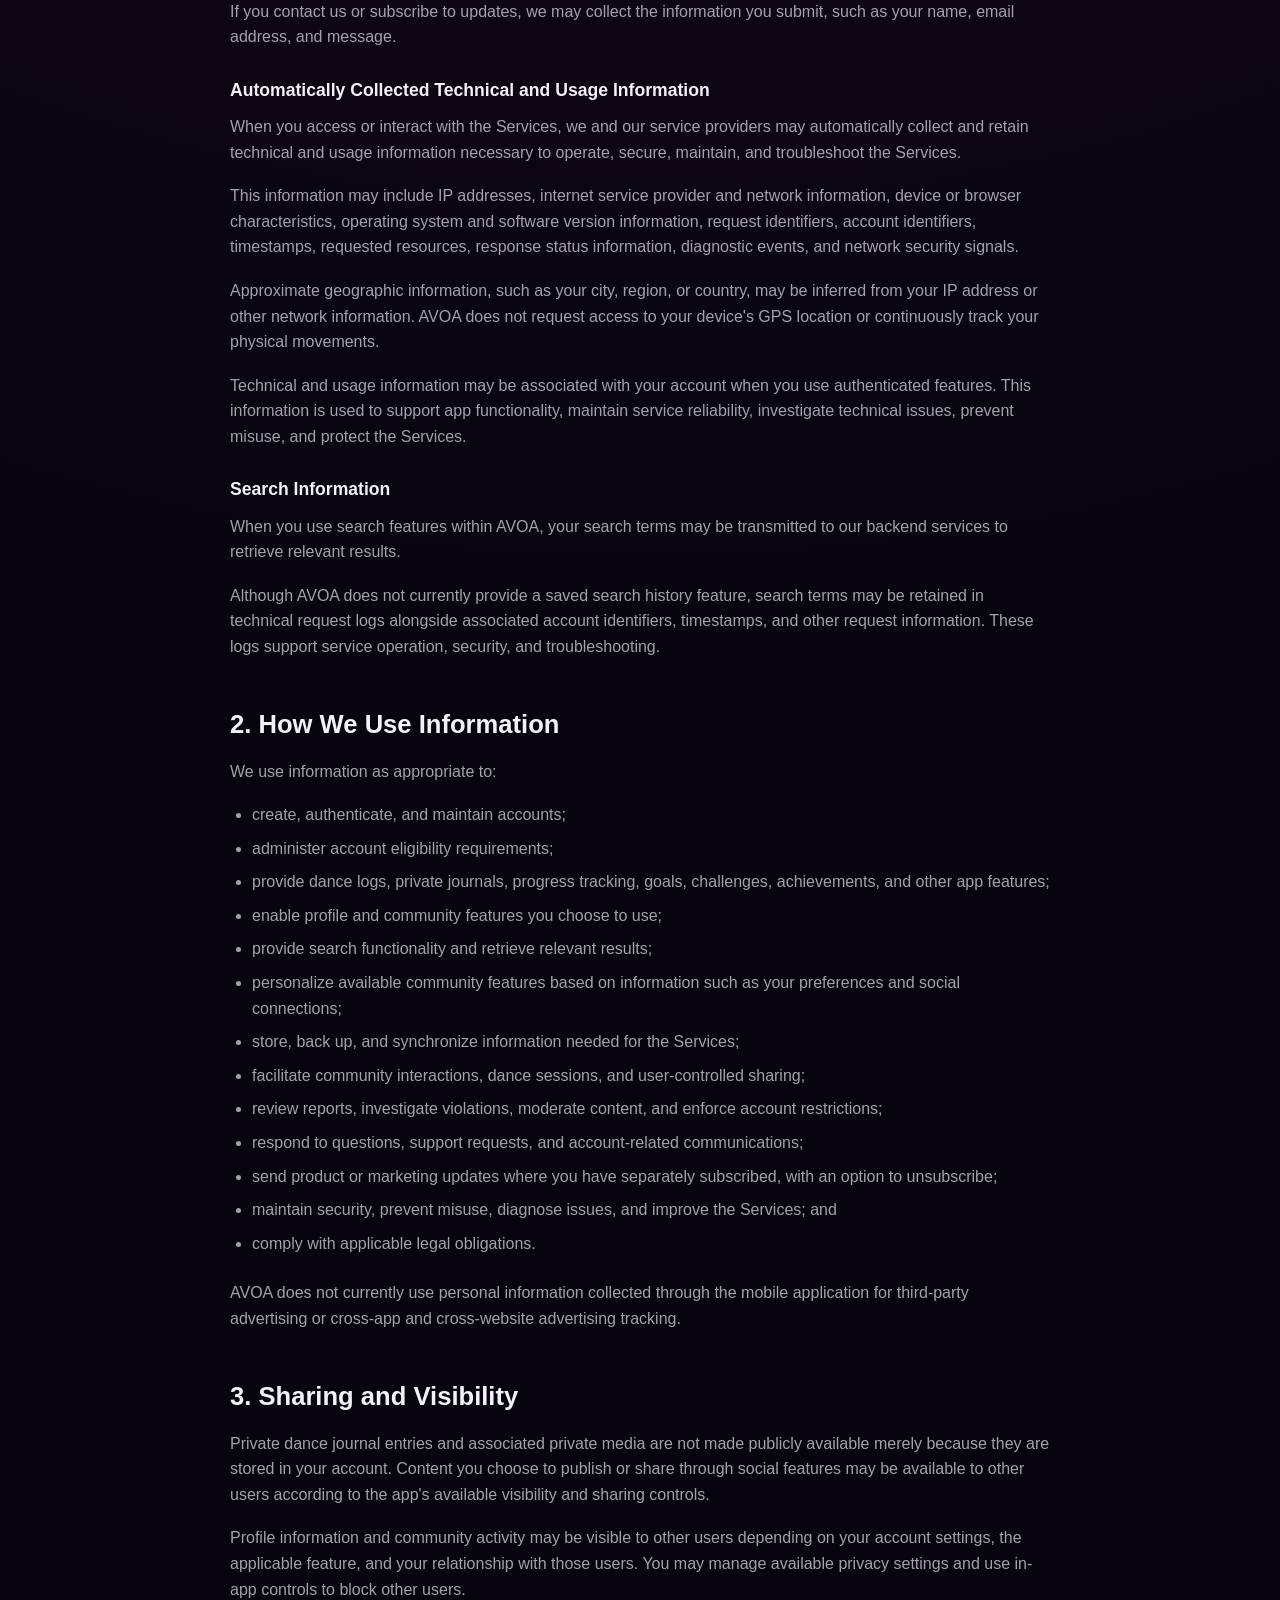
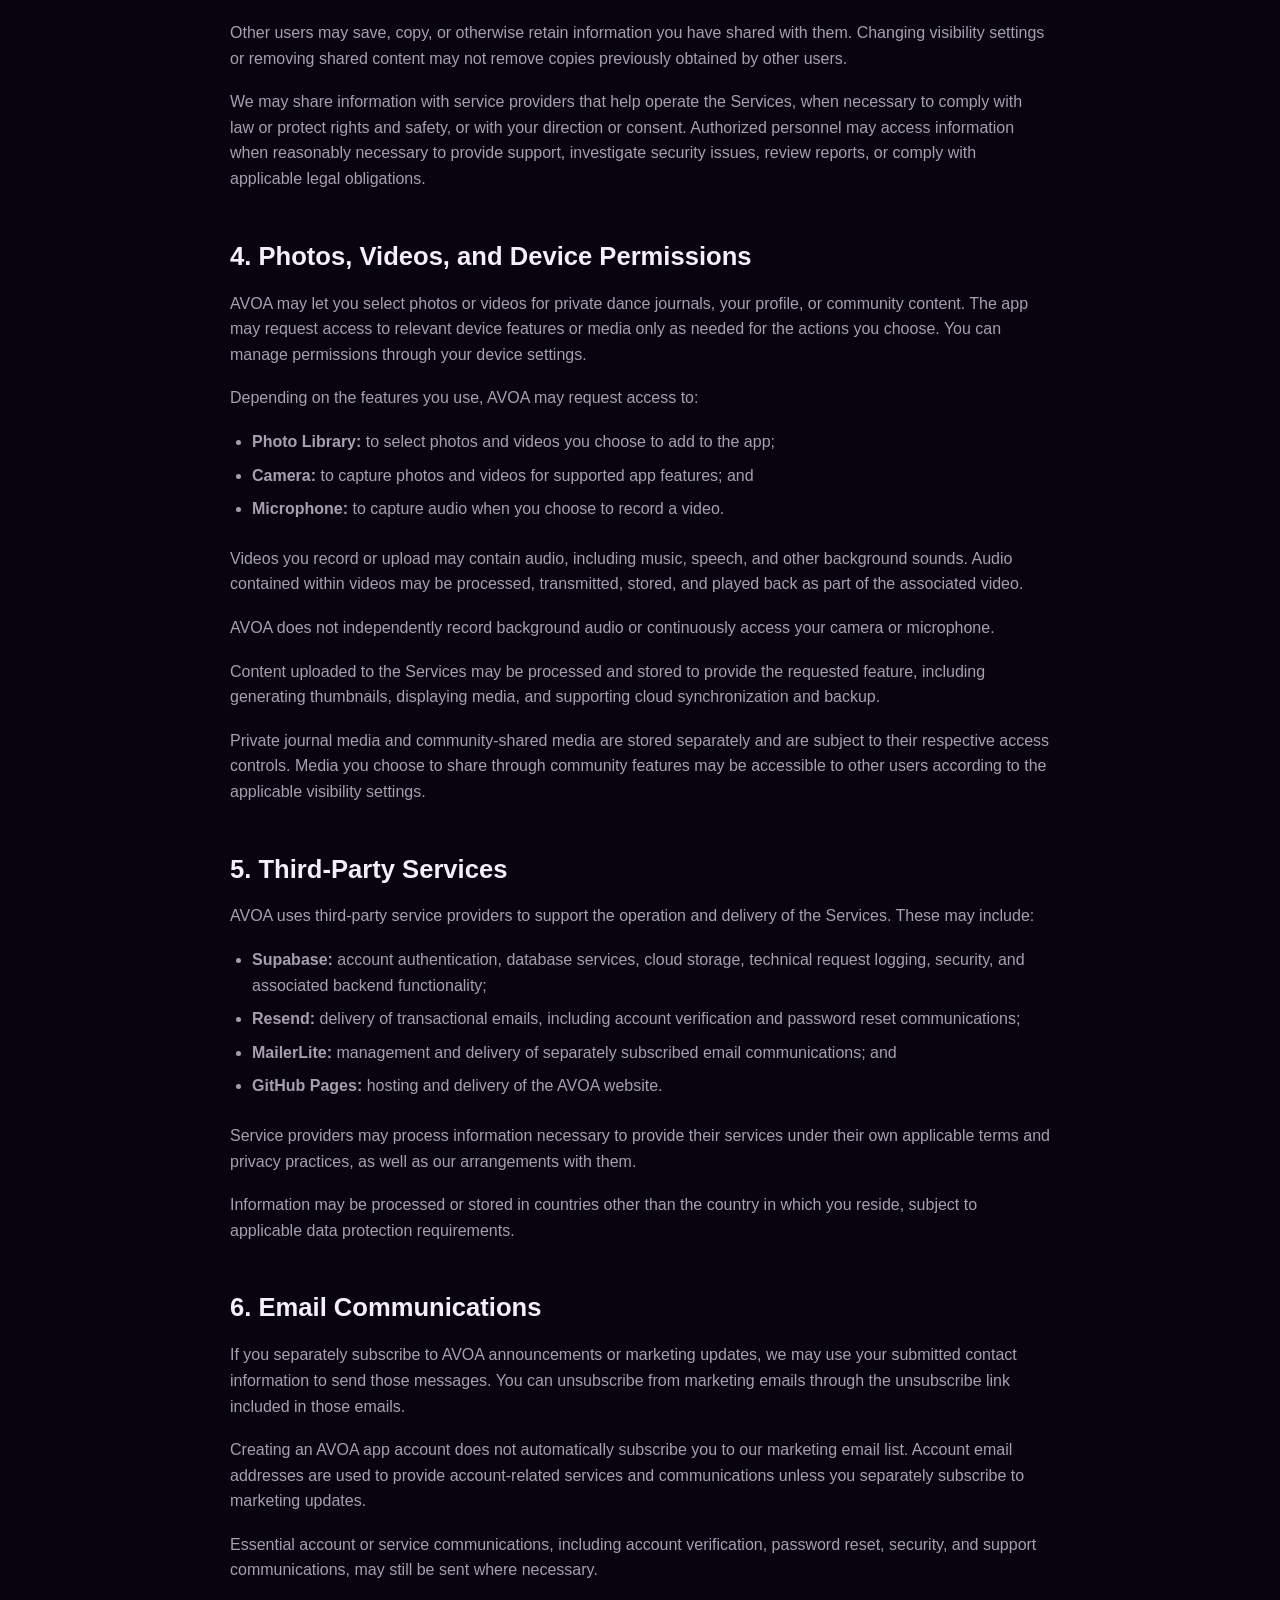
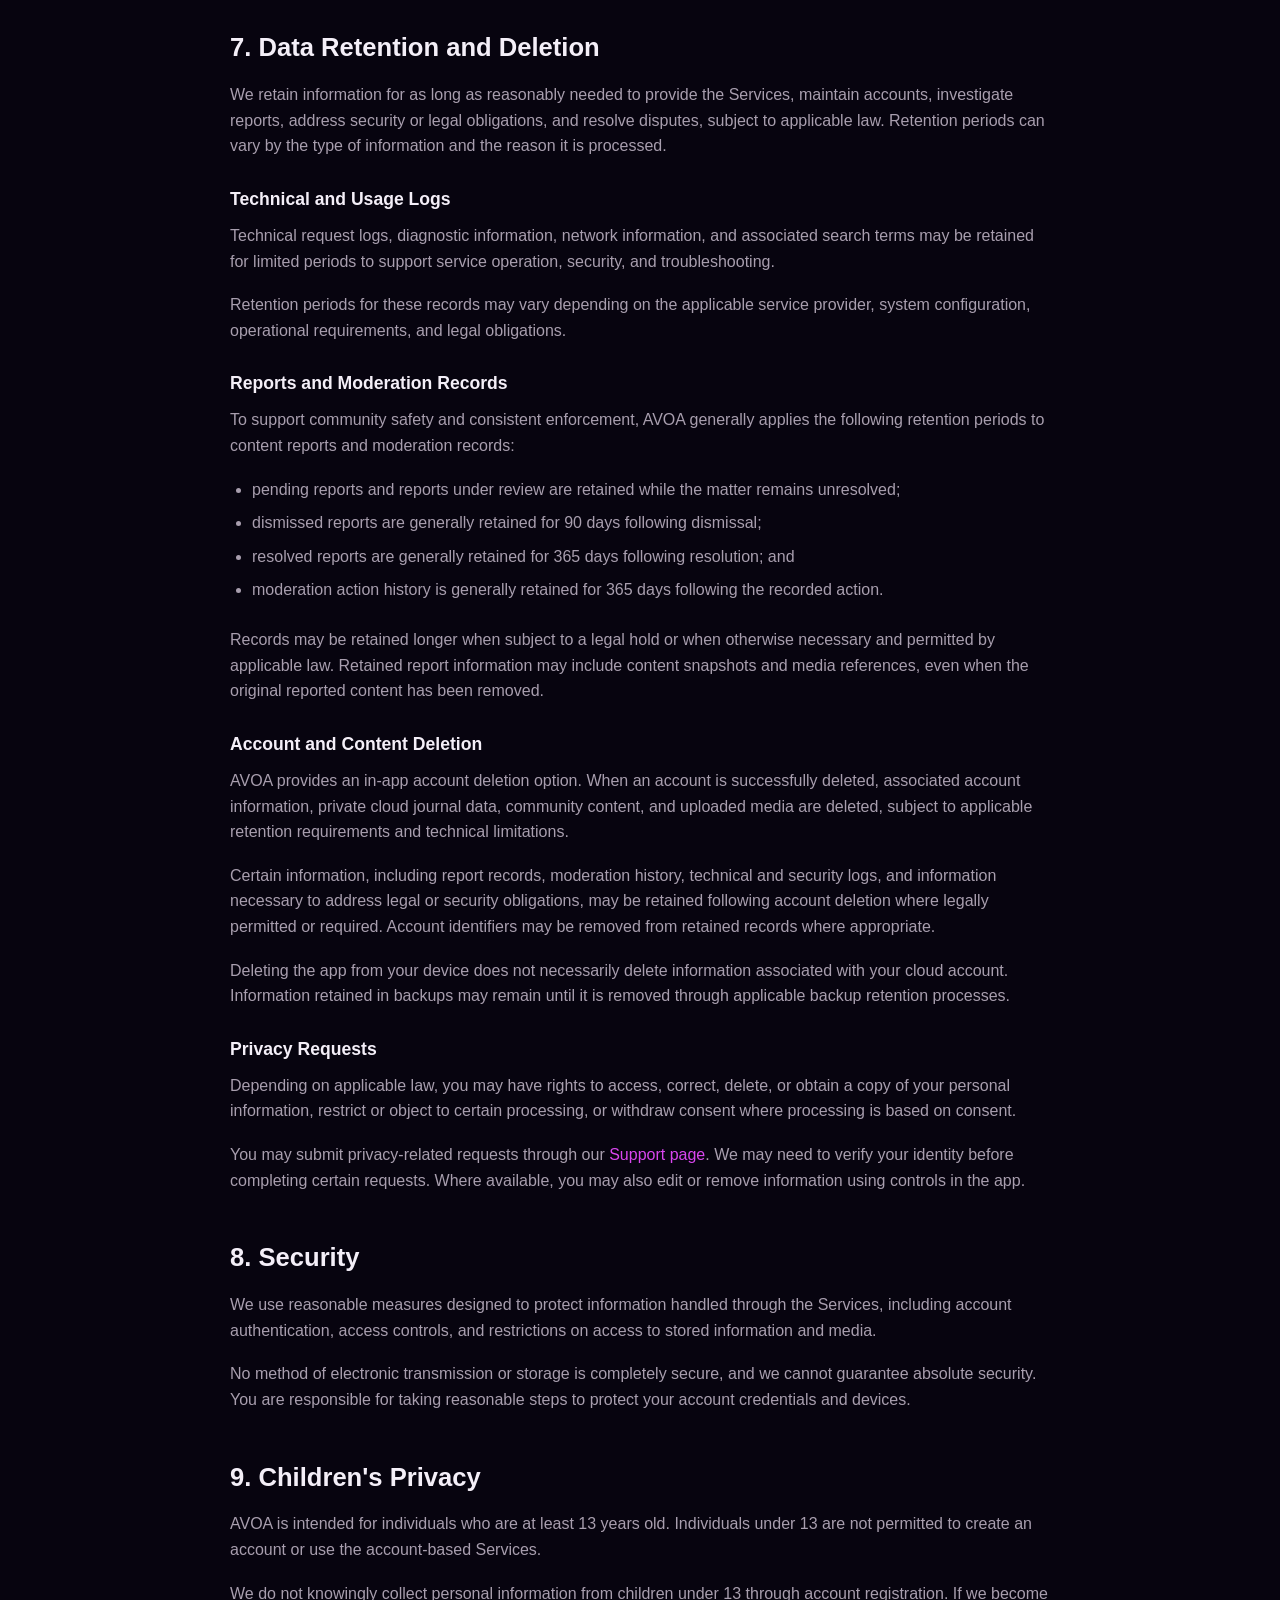
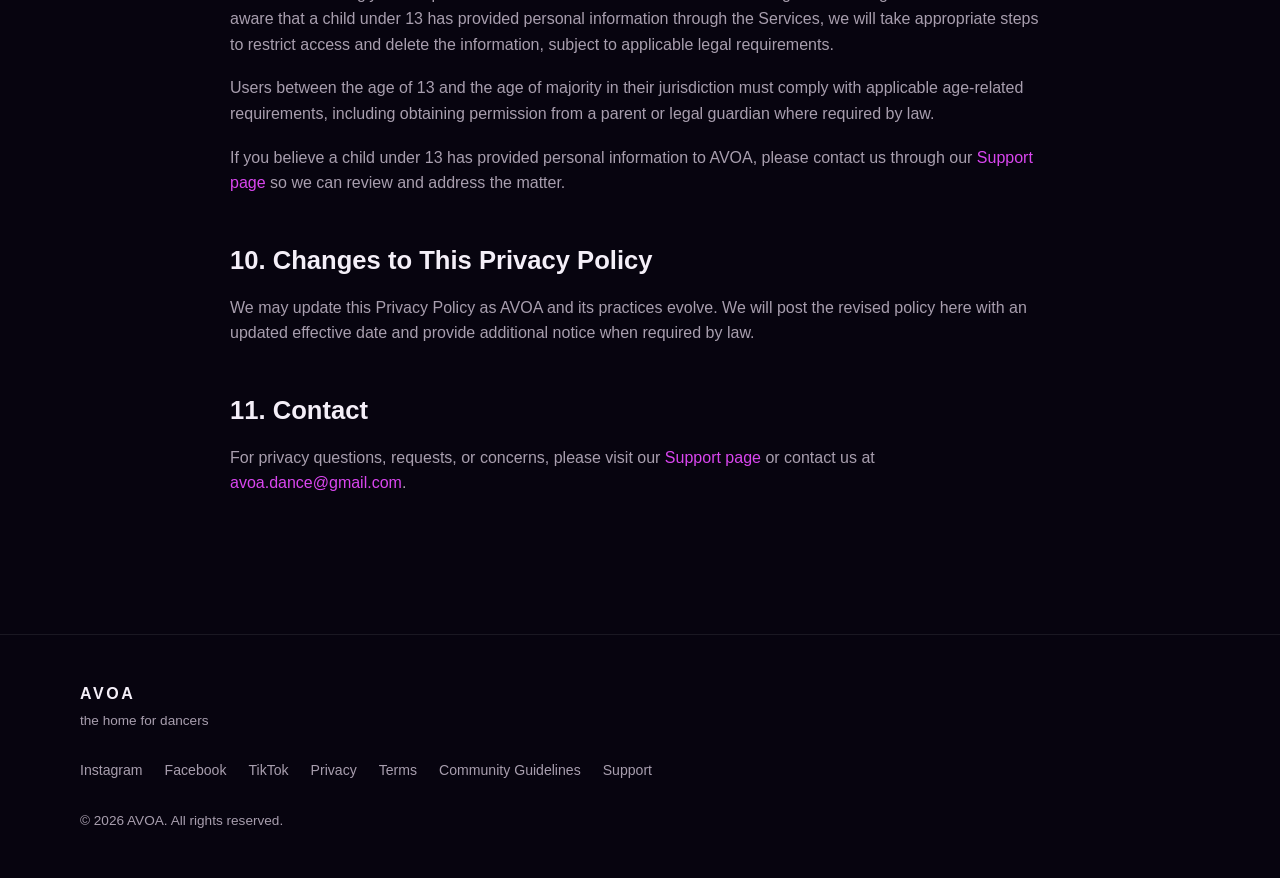
==== commit a6b4695b: "Update privacy policy with recent changes" ====
--- a/privacy.html
+++ b/privacy.html
@@ -25,7 +25,7 @@
   <div class="container legal-content">
     <p class="eyebrow">AVOA</p>
     <h1>Privacy Policy</h1>
-    <p class="legal-updated">Last updated: November 25, 2026</p>
+    <p class="legal-updated">Last updated: November 27, 2026</p>
     <p>
       AVOA respects your privacy. This Privacy Policy describes the information we collect and process when you use our website, mobile application, and related services (collectively, the “Services”), including account-based dance tracking, private journaling, cloud synchronization, and community features.
     </p>
@@ -39,7 +39,10 @@
 
     <h3>Dance Activity and Content</h3>
     <p>
-      Depending on how you use the app, we may process dance class and practice logs, dates, styles, instructors or studios, duration, notes, goals, progress statistics, achievements, challenge activity, dance sessions, and photos or videos you choose to add.
+      Depending on how you use the app, we may process dance class and practice logs, dates, styles, instructors or studios, duration, notes, goals, progress statistics, achievements, challenge activity, dance sessions, and photos or videos you choose to add, including audio contained within those videos.
+    </p>
+    <p>
+      You may also choose to provide studio names, addresses, dance session locations, or other location-related information as part of your dance logs or community activities. This information is provided by you rather than collected through GPS or continuous device location tracking.
     </p>
     <p>
       Some content may be stored on your device, while other content may be stored using cloud services to support your account, synchronization, backup, and access across supported devices. Cloud synchronization and backup may be subject to technical limitations, including connectivity, storage capacity, and supported file formats.
@@ -64,9 +67,31 @@
       We may also process moderator notes, report decisions, content removal records, account restrictions, and other moderation-related information. This information is used to investigate reports, enforce our Terms of Use, protect users, and maintain the safety and integrity of the Services.
     </p>
 
-    <h3>Website, Communications, and Technical Information</h3>
-    <p>
-      If you contact us or subscribe to updates, we may collect the information you submit, such as your name, email address, and message. The Services and their providers may also process technical information necessary for operation, security, troubleshooting, and delivery, such as device or browser information, IP address, and diagnostic events.
+    <h3>Website and Communications Information</h3>
+    <p>
+      If you contact us or subscribe to updates, we may collect the information you submit, such as your name, email address, and message.
+    </p>
+
+    <h3>Automatically Collected Technical and Usage Information</h3>
+    <p>
+      When you access or interact with the Services, we and our service providers may automatically collect and retain technical and usage information necessary to operate, secure, maintain, and troubleshoot the Services.
+    </p>
+    <p>
+      This information may include IP addresses, internet service provider and network information, device or browser characteristics, operating system and software version information, request identifiers, account identifiers, timestamps, requested resources, response status information, diagnostic events, and network security signals.
+    </p>
+    <p>
+      Approximate geographic information, such as your city, region, or country, may be inferred from your IP address or other network information. AVOA does not request access to your device's GPS location or continuously track your physical movements.
+    </p>
+    <p>
+      Technical and usage information may be associated with your account when you use authenticated features. This information is used to support app functionality, maintain service reliability, investigate technical issues, prevent misuse, and protect the Services.
+    </p>
+
+    <h3>Search Information</h3>
+    <p>
+      When you use search features within AVOA, your search terms may be transmitted to our backend services to retrieve relevant results.
+    </p>
+    <p>
+      Although AVOA does not currently provide a saved search history feature, search terms may be retained in technical request logs alongside associated account identifiers, timestamps, and other request information. These logs support service operation, security, and troubleshooting.
     </p>
 
     <h2>2. How We Use Information</h2>
@@ -76,14 +101,19 @@
       <li>administer account eligibility requirements;</li>
       <li>provide dance logs, private journals, progress tracking, goals, challenges, achievements, and other app features;</li>
       <li>enable profile and community features you choose to use;</li>
+      <li>provide search functionality and retrieve relevant results;</li>
+      <li>personalize available community features based on information such as your preferences and social connections;</li>
       <li>store, back up, and synchronize information needed for the Services;</li>
       <li>facilitate community interactions, dance sessions, and user-controlled sharing;</li>
       <li>review reports, investigate violations, moderate content, and enforce account restrictions;</li>
       <li>respond to questions, support requests, and account-related communications;</li>
-      <li>send product or marketing updates where you have subscribed or where otherwise permitted, with an option to unsubscribe;</li>
+      <li>send product or marketing updates where you have separately subscribed, with an option to unsubscribe;</li>
       <li>maintain security, prevent misuse, diagnose issues, and improve the Services; and</li>
       <li>comply with applicable legal obligations.</li>
     </ul>
+    <p>
+      AVOA does not currently use personal information collected through the mobile application for third-party advertising or cross-app and cross-website advertising tracking.
+    </p>
 
     <h2>3. Sharing and Visibility</h2>
     <p>
@@ -104,6 +134,20 @@
       AVOA may let you select photos or videos for private dance journals, your profile, or community content. The app may request access to relevant device features or media only as needed for the actions you choose. You can manage permissions through your device settings.
     </p>
     <p>
+      Depending on the features you use, AVOA may request access to:
+    </p>
+    <ul>
+      <li><strong>Photo Library:</strong> to select photos and videos you choose to add to the app;</li>
+      <li><strong>Camera:</strong> to capture photos and videos for supported app features; and</li>
+      <li><strong>Microphone:</strong> to capture audio when you choose to record a video.</li>
+    </ul>
+    <p>
+      Videos you record or upload may contain audio, including music, speech, and other background sounds. Audio contained within videos may be processed, transmitted, stored, and played back as part of the associated video.
+    </p>
+    <p>
+      AVOA does not independently record background audio or continuously access your camera or microphone.
+    </p>
+    <p>
       Content uploaded to the Services may be processed and stored to provide the requested feature, including generating thumbnails, displaying media, and supporting cloud synchronization and backup.
     </p>
     <p>
@@ -115,9 +159,9 @@
       AVOA uses third-party service providers to support the operation and delivery of the Services. These may include:
     </p>
     <ul>
-      <li><strong>Supabase:</strong> account authentication, database services, cloud storage, and associated backend functionality;</li>
+      <li><strong>Supabase:</strong> account authentication, database services, cloud storage, technical request logging, security, and associated backend functionality;</li>
       <li><strong>Resend:</strong> delivery of transactional emails, including account verification and password reset communications;</li>
-      <li><strong>MailerLite:</strong> management and delivery of subscribed email communications; and</li>
+      <li><strong>MailerLite:</strong> management and delivery of separately subscribed email communications; and</li>
       <li><strong>GitHub Pages:</strong> hosting and delivery of the AVOA website.</li>
     </ul>
     <p>
@@ -129,7 +173,10 @@
 
     <h2>6. Email Communications</h2>
     <p>
-      If you subscribe to AVOA announcements or marketing updates, we may use your submitted contact information to send those messages. You can unsubscribe from marketing emails through the unsubscribe link included in those emails.
+      If you separately subscribe to AVOA announcements or marketing updates, we may use your submitted contact information to send those messages. You can unsubscribe from marketing emails through the unsubscribe link included in those emails.
+    </p>
+    <p>
+      Creating an AVOA app account does not automatically subscribe you to our marketing email list. Account email addresses are used to provide account-related services and communications unless you separately subscribe to marketing updates.
     </p>
     <p>
       Essential account or service communications, including account verification, password reset, security, and support communications, may still be sent where necessary.
@@ -138,6 +185,14 @@
     <h2>7. Data Retention and Deletion</h2>
     <p>
       We retain information for as long as reasonably needed to provide the Services, maintain accounts, investigate reports, address security or legal obligations, and resolve disputes, subject to applicable law. Retention periods can vary by the type of information and the reason it is processed.
+    </p>
+
+    <h3>Technical and Usage Logs</h3>
+    <p>
+      Technical request logs, diagnostic information, network information, and associated search terms may be retained for limited periods to support service operation, security, and troubleshooting.
+    </p>
+    <p>
+      Retention periods for these records may vary depending on the applicable service provider, system configuration, operational requirements, and legal obligations.
     </p>
 
     <h3>Reports and Moderation Records</h3>
@@ -159,7 +214,7 @@
       AVOA provides an in-app account deletion option. When an account is successfully deleted, associated account information, private cloud journal data, community content, and uploaded media are deleted, subject to applicable retention requirements and technical limitations.
     </p>
     <p>
-      Certain information, including report records, moderation history, and information necessary to address legal or security obligations, may be retained following account deletion where legally permitted or required. Account identifiers may be removed from retained records where appropriate.
+      Certain information, including report records, moderation history, technical and security logs, and information necessary to address legal or security obligations, may be retained following account deletion where legally permitted or required. Account identifiers may be removed from retained records where appropriate.
     </p>
     <p>
       Deleting the app from your device does not necessarily delete information associated with your cloud account. Information retained in backups may remain until it is removed through applicable backup retention processes.
@@ -218,8 +273,8 @@
       <a href="https://www.tiktok.com/@avoa.app" target="_blank" rel="noopener noreferrer">TikTok</a>
       <a href="privacy.html">Privacy</a>
       <a href="terms.html">Terms</a>
-<a href="community-guidelines.html">Community Guidelines</a>
-<a href="support.html">Support</a>
+      <a href="community-guidelines.html">Community Guidelines</a>
+      <a href="support.html">Support</a>
     </div>
     <p class="copyright">© 2026 AVOA. All rights reserved.</p>
   </div>
